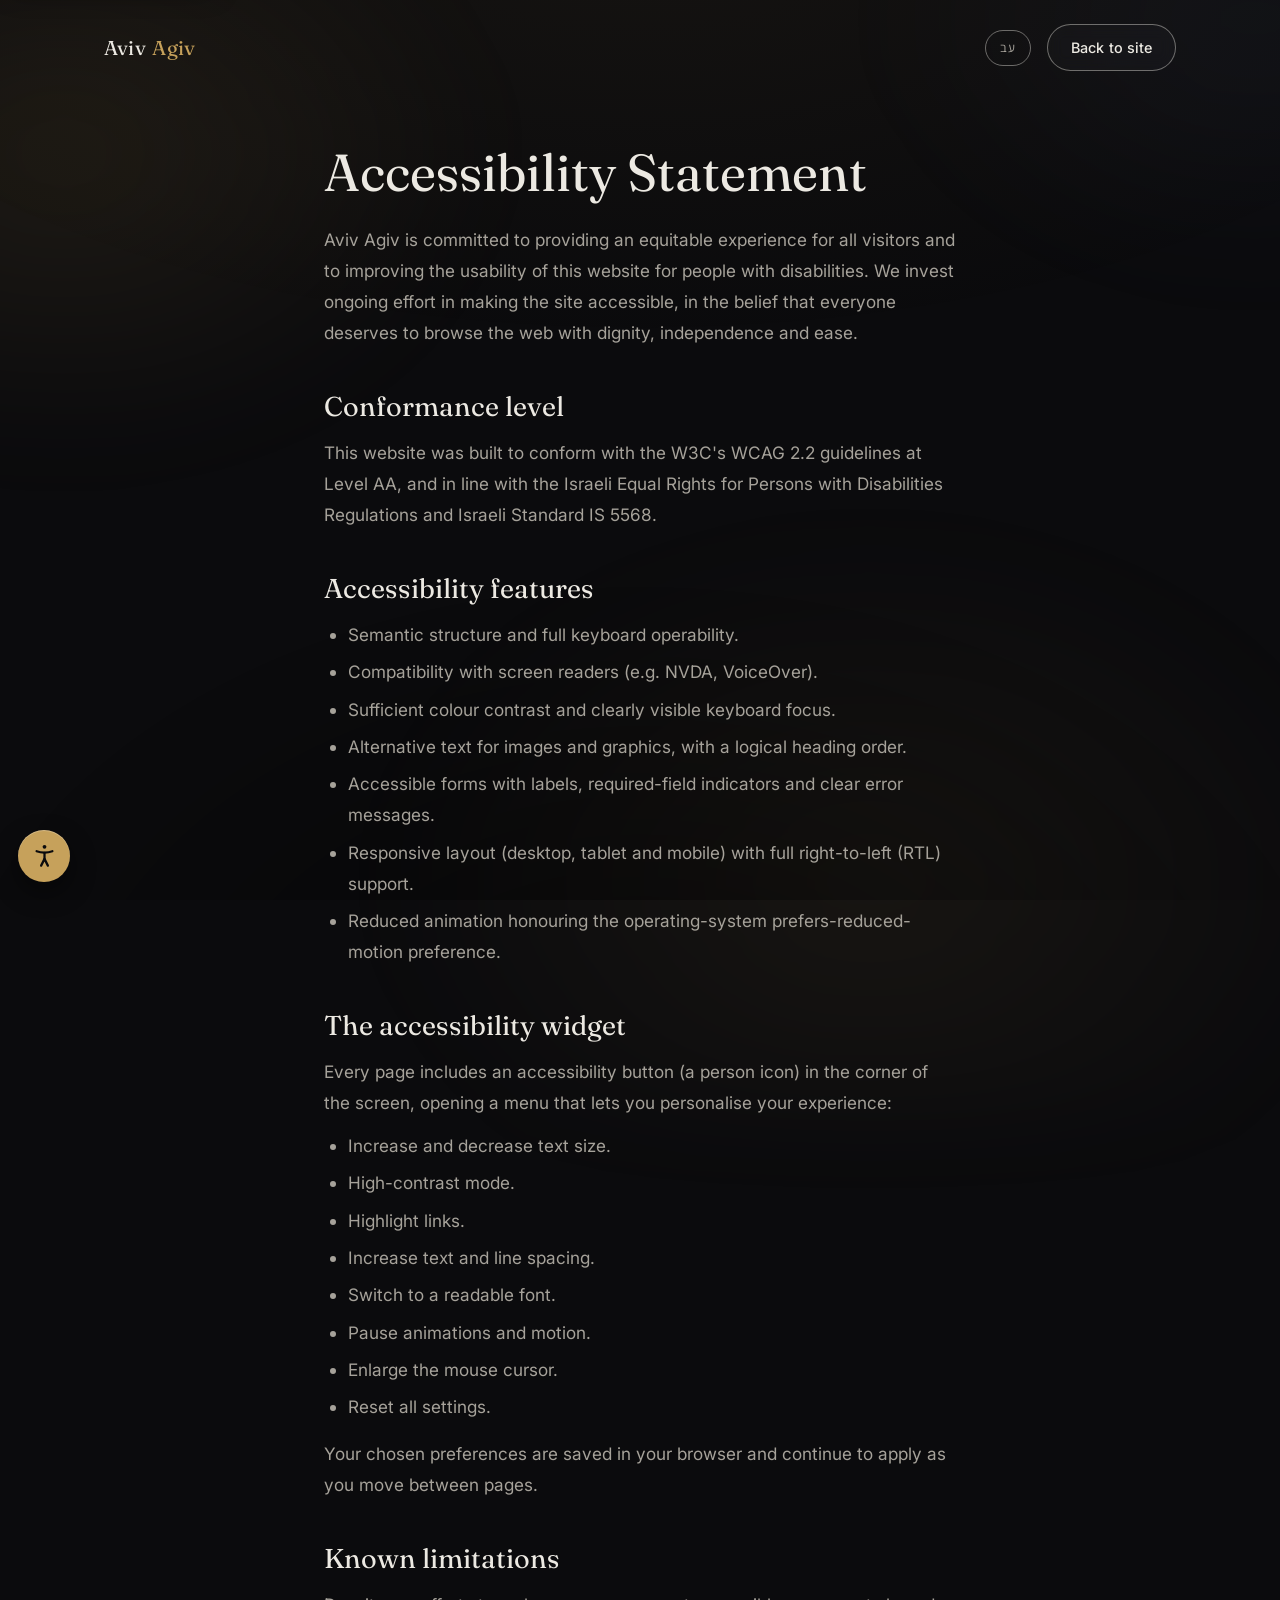
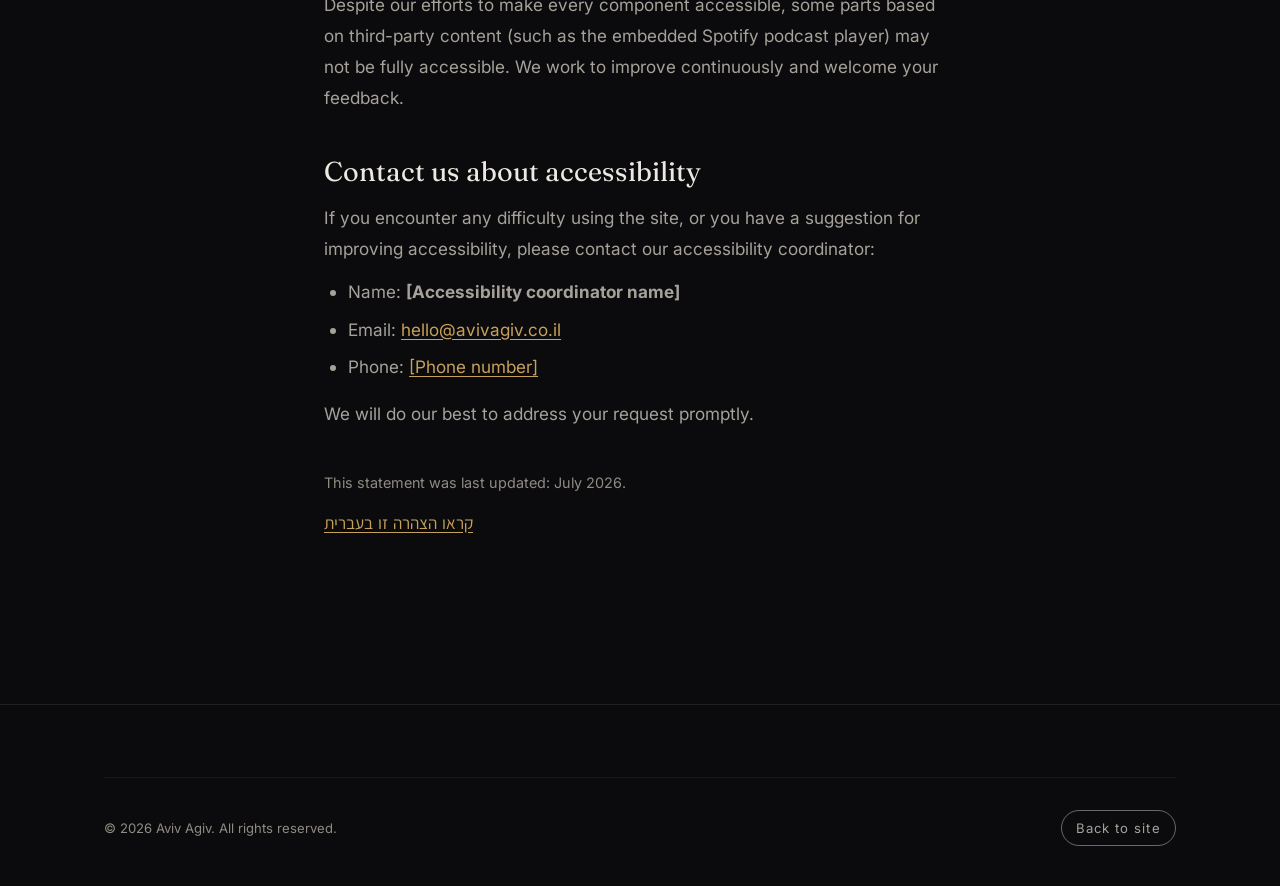
==== accessibility-en.html @ 7dbbd63d "Add accessibility widget + statement pages - Floating accessibility button opens a menu: text-size s" ====
<!DOCTYPE html>
<html lang="en" dir="ltr">
<head>
  <meta charset="UTF-8" />
  <meta name="viewport" content="width=device-width, initial-scale=1.0" />
  <script>document.documentElement.classList.add("js");</script>
  <title>Accessibility Statement | Aviv Agiv</title>
  <meta name="description" content="Accessibility statement for the Aviv Agiv website — conformance with WCAG 2.2 Level AA and Israeli Standard IS 5568." />
  <meta name="robots" content="index, follow" />
  <link rel="canonical" href="https://avivagiv.co.il/accessibility-en.html" />
  <link rel="alternate" hreflang="he" href="https://avivagiv.co.il/accessibility.html" />
  <link rel="alternate" hreflang="en" href="https://avivagiv.co.il/accessibility-en.html" />
  <meta name="theme-color" content="#0b0b0d" />
  <link rel="icon" href="assets/favicon.svg" type="image/svg+xml" />
  <link rel="preconnect" href="https://fonts.googleapis.com" />
  <link rel="preconnect" href="https://fonts.gstatic.com" crossorigin />
  <link href="https://fonts.googleapis.com/css2?family=Assistant:wght@300;400;500;600;700&family=Frank+Ruhl+Libre:wght@400;500;700&family=Fraunces:ital,opsz,wght@0,9..144,400;1,9..144,400&family=Inter:wght@300;400;500;600&display=swap" rel="stylesheet" />
  <link rel="stylesheet" href="css/style.css" />
</head>
<body>
  <a href="#main" class="skip-link">Skip to main content</a>

  <header class="site-header scrolled">
    <nav class="nav container" aria-label="Primary">
      <a href="en.html" class="brand">Aviv <span class="brand-mark">Agiv</span></a>
      <div class="nav-actions">
        <a href="accessibility.html" class="lang-toggle" lang="he" aria-label="הצהרת נגישות בעברית">עב</a>
        <a href="en.html" class="btn btn-ghost">Back to site</a>
      </div>
    </nav>
  </header>

  <main id="main" tabindex="-1" class="section" style="padding-top: clamp(7rem, 16vh, 10rem)">
    <div class="container legal">
      <h1>Accessibility Statement</h1>
      <p>Aviv Agiv is committed to providing an equitable experience for all visitors and to improving the usability of this website for people with disabilities. We invest ongoing effort in making the site accessible, in the belief that everyone deserves to browse the web with dignity, independence and ease.</p>

      <h2>Conformance level</h2>
      <p>This website was built to conform with the W3C's <span>WCAG 2.2</span> guidelines at Level <span>AA</span>, and in line with the Israeli Equal Rights for Persons with Disabilities Regulations and Israeli Standard <span>IS 5568</span>.</p>

      <h2>Accessibility features</h2>
      <ul>
        <li>Semantic structure and full keyboard operability.</li>
        <li>Compatibility with screen readers (e.g. NVDA, VoiceOver).</li>
        <li>Sufficient colour contrast and clearly visible keyboard focus.</li>
        <li>Alternative text for images and graphics, with a logical heading order.</li>
        <li>Accessible forms with labels, required-field indicators and clear error messages.</li>
        <li>Responsive layout (desktop, tablet and mobile) with full right-to-left (RTL) support.</li>
        <li>Reduced animation honouring the operating-system <span>prefers-reduced-motion</span> preference.</li>
      </ul>

      <h2>The accessibility widget</h2>
      <p>Every page includes an accessibility button (a person icon) in the corner of the screen, opening a menu that lets you personalise your experience:</p>
      <ul>
        <li>Increase and decrease text size.</li>
        <li>High-contrast mode.</li>
        <li>Highlight links.</li>
        <li>Increase text and line spacing.</li>
        <li>Switch to a readable font.</li>
        <li>Pause animations and motion.</li>
        <li>Enlarge the mouse cursor.</li>
        <li>Reset all settings.</li>
      </ul>
      <p>Your chosen preferences are saved in your browser and continue to apply as you move between pages.</p>

      <h2>Known limitations</h2>
      <p>Despite our efforts to make every component accessible, some parts based on third-party content (such as the embedded Spotify podcast player) may not be fully accessible. We work to improve continuously and welcome your feedback.</p>

      <h2>Contact us about accessibility</h2>
      <p>If you encounter any difficulty using the site, or you have a suggestion for improving accessibility, please contact our accessibility coordinator:</p>
      <ul>
        <li>Name: <strong>[Accessibility coordinator name]</strong></li>
        <li>Email: <a href="mailto:hello@avivagiv.co.il">hello@avivagiv.co.il</a></li>
        <li>Phone: <a href="tel:+972000000000">[Phone number]</a></li>
      </ul>
      <p>We will do our best to address your request promptly.</p>

      <p class="updated">This statement was last updated: July 2026.</p>
      <p><a href="accessibility.html" lang="he">קראו הצהרה זו בעברית</a></p>
    </div>
  </main>

  <footer class="site-footer">
    <div class="container">
      <div class="footer-bottom">
        <span>© <span data-year>2026</span> Aviv Agiv. All rights reserved.</span>
        <a href="en.html" class="lang-toggle">Back to site</a>
      </div>
    </div>
  </footer>

  <!-- Accessibility widget -->
  <div class="a11y-widget" data-a11y>
    <button class="a11y-trigger" type="button" aria-haspopup="dialog" aria-expanded="false" aria-controls="a11y-panel" aria-label="Accessibility menu">
      <svg viewBox="0 0 24 24" fill="none" stroke="currentColor" stroke-width="2" stroke-linecap="round" stroke-linejoin="round" aria-hidden="true"><circle cx="12" cy="4.3" r="1.7" fill="currentColor" stroke="none"/><path d="M5 8.2c2.2.8 4.6 1.2 7 1.2s4.8-.4 7-1.2"/><path d="M12 9.6V15"/><path d="M9 21l3-6 3 6"/></svg>
    </button>
    <div class="a11y-panel" id="a11y-panel" role="dialog" aria-label="Accessibility settings" hidden>
      <div class="a11y-head">
        <h2 class="a11y-title">Accessibility</h2>
        <button class="a11y-close" type="button" aria-label="Close accessibility menu">✕</button>
      </div>
      <div class="a11y-row">
        <span id="a11y-size-label">Text size</span>
        <div class="a11y-stepper" role="group" aria-labelledby="a11y-size-label">
          <button type="button" data-a11y-dec aria-label="Decrease text size">A−</button>
          <span data-a11y-size aria-live="polite">100%</span>
          <button type="button" data-a11y-inc aria-label="Increase text size">A+</button>
        </div>
      </div>
      <div class="a11y-grid">
        <button type="button" class="a11y-toggle" data-a11y-toggle="contrast" aria-pressed="false">High contrast</button>
        <button type="button" class="a11y-toggle" data-a11y-toggle="links" aria-pressed="false">Highlight links</button>
        <button type="button" class="a11y-toggle" data-a11y-toggle="spacing" aria-pressed="false">Text spacing</button>
        <button type="button" class="a11y-toggle" data-a11y-toggle="readable" aria-pressed="false">Readable font</button>
        <button type="button" class="a11y-toggle" data-a11y-toggle="stop-motion" aria-pressed="false">Pause motion</button>
        <button type="button" class="a11y-toggle" data-a11y-toggle="big-cursor" aria-pressed="false">Large cursor</button>
      </div>
      <div class="a11y-foot">
        <button type="button" class="a11y-reset" data-a11y-reset>Reset</button>
        <a href="accessibility-en.html" class="a11y-statement-link">Accessibility statement</a>
      </div>
    </div>
  </div>

  <script src="js/main.js"></script>
</body>
</html>
---- css/style.css ----
/* ==========================================================================
   Aviv Agiv — Strategic Communications & Crisis Management
   Design system: refined, editorial, premium dark theme
   ========================================================================== */

/* ---------- Design Tokens ---------- */
:root {
  /* Palette */
  --bg:        #0b0b0d;
  --bg-elev:   #131316;
  --bg-elev-2: #1a1a1f;
  --line:      rgba(237, 234, 227, 0.10);
  --line-soft: rgba(237, 234, 227, 0.06);
  --line-ui:   rgba(237, 234, 227, 0.42);  /* interactive control borders — ~3:1 (WCAG 1.4.11) */
  --text:      #ece9e2;
  --text-dim:  #a6a29a;   /* ~7.7:1 on --bg */
  --text-mute: #908c83;   /* ~5.6:1 on --bg (WCAG AA for text) */
  --accent:    #c6a15b;      /* muted gold */
  --accent-2:  #e3c583;
  --accent-dim: rgba(198, 161, 91, 0.14);

  /* Type */
  --font-display: "Fraunces", "Frank Ruhl Libre", Georgia, serif;
  --font-body:    "Inter", "Assistant", system-ui, -apple-system, sans-serif;

  /* Rhythm */
  --maxw: 1200px;
  --gutter: clamp(1.25rem, 5vw, 5rem);
  --section-y: clamp(5rem, 12vw, 11rem);
  --radius: 14px;

  /* Motion */
  --ease: cubic-bezier(0.22, 1, 0.36, 1);
  --dur: 0.7s;
}

/* Hebrew swaps the display face to a Hebrew serif */
:root[lang="he"] {
  --font-display: "Frank Ruhl Libre", "Fraunces", Georgia, serif;
  --font-body:    "Assistant", "Inter", system-ui, sans-serif;
}

/* ---------- Reset / Base ---------- */
*, *::before, *::after { box-sizing: border-box; margin: 0; padding: 0; }

html {
  scroll-behavior: smooth;
  scroll-padding-top: 90px;
  -webkit-text-size-adjust: 100%;
}
@media (prefers-reduced-motion: reduce) {
  html { scroll-behavior: auto; }
}

body {
  font-family: var(--font-body);
  background: var(--bg);
  color: var(--text);
  line-height: 1.6;
  font-size: clamp(1rem, 0.95rem + 0.2vw, 1.075rem);
  -webkit-font-smoothing: antialiased;
  text-rendering: optimizeLegibility;
  overflow-x: hidden;
}

/* Subtle film-grain / vignette atmosphere */
body::before {
  content: "";
  position: fixed;
  inset: 0;
  pointer-events: none;
  z-index: 1;
  background:
    radial-gradient(120% 80% at 50% -10%, rgba(198, 161, 91, 0.06), transparent 60%),
    radial-gradient(100% 100% at 50% 120%, rgba(0, 0, 0, 0.5), transparent 55%);
}

img { max-width: 100%; display: block; }
a { color: inherit; text-decoration: none; }
button { font: inherit; cursor: pointer; border: none; background: none; color: inherit; }
ul { list-style: none; }

::selection { background: var(--accent); color: #0b0b0d; }

:focus-visible {
  outline: 2px solid var(--accent);
  outline-offset: 3px;
  border-radius: 3px;
}

/* ---------- Accessibility utilities ---------- */
.visually-hidden:not(:focus):not(:focus-within) {
  position: absolute !important;
  width: 1px; height: 1px;
  padding: 0; margin: -1px;
  overflow: hidden;
  clip: rect(0, 0, 0, 0);
  white-space: nowrap;
  border: 0;
}

.skip-link {
  position: fixed;
  inset-block-start: 0.75rem;
  inset-inline-start: 0.75rem;
  z-index: 300;
  transform: translateY(-160%);
  background: var(--accent);
  color: #0b0b0d;
  font-weight: 600;
  padding: 0.7rem 1.1rem;
  border-radius: 8px;
  box-shadow: 0 8px 24px rgba(0, 0, 0, 0.5);
  transition: transform 0.25s var(--ease);
}
.skip-link:focus {
  transform: translateY(0);
  outline: 2px solid var(--text);
  outline-offset: 2px;
}

/* ---------- Layout helpers ---------- */
.container {
  width: 100%;
  max-width: var(--maxw);
  margin-inline: auto;
  padding-inline: var(--gutter);
}

.section {
  position: relative;
  z-index: 2;
  padding-block: var(--section-y);
}

.eyebrow {
  font-family: var(--font-body);
  font-size: 0.72rem;
  font-weight: 600;
  letter-spacing: 0.28em;
  text-transform: uppercase;
  color: var(--accent);
  display: inline-flex;
  align-items: center;
  gap: 0.75rem;
}
.eyebrow::before {
  content: "";
  width: 28px;
  height: 1px;
  background: var(--accent);
  opacity: 0.7;
}
:root[lang="he"] .eyebrow { letter-spacing: 0.12em; }

.display {
  font-family: var(--font-display);
  font-weight: 400;
  line-height: 1.04;
  letter-spacing: -0.015em;
}
:root[lang="he"] .display { letter-spacing: 0; font-weight: 500; }

.lead {
  color: var(--text-dim);
  font-size: clamp(1.05rem, 1rem + 0.5vw, 1.35rem);
  line-height: 1.65;
  max-width: 46ch;
}

/* ---------- Header / Nav ---------- */
.site-header {
  position: fixed;
  inset-block-start: 0;
  inset-inline: 0;
  z-index: 100;
  padding-block: 1.5rem;
  transition: padding 0.4s var(--ease), background 0.4s var(--ease),
              border-color 0.4s var(--ease), backdrop-filter 0.4s var(--ease);
  border-bottom: 1px solid transparent;
}
.site-header.scrolled {
  padding-block: 0.85rem;
  background: rgba(11, 11, 13, 0.72);
  backdrop-filter: blur(14px) saturate(150%);
  -webkit-backdrop-filter: blur(14px) saturate(150%);
  border-bottom-color: var(--line-soft);
}

.nav {
  display: flex;
  align-items: center;
  justify-content: space-between;
  gap: 2rem;
}

.brand {
  font-family: var(--font-display);
  font-size: 1.25rem;
  letter-spacing: 0.01em;
  display: inline-flex;
  align-items: baseline;
  gap: 0.5ch;
  white-space: nowrap;
}
.brand .brand-mark { color: var(--accent); }

.nav-links {
  display: flex;
  align-items: center;
  gap: clamp(1.25rem, 2.5vw, 2.75rem);
}
.nav-links a {
  font-size: 0.9rem;
  color: var(--text-dim);
  position: relative;
  padding-block: 0.25rem;
  transition: color 0.3s var(--ease);
}
.nav-links a::after {
  content: "";
  position: absolute;
  inset-inline-start: 0;
  inset-block-end: 0;
  width: 100%;
  height: 1px;
  background: var(--accent);
  transform: scaleX(0);
  transform-origin: inline-start;
  transition: transform 0.4s var(--ease);
}
.nav-links a:hover { color: var(--text); }
.nav-links a:hover::after { transform: scaleX(1); }

/* The primary button in the nav must stay dark-on-gold, not inherit nav link colors */
.nav-links a.btn-primary,
.nav-links a.btn-primary:hover { color: #0b0b0d; }
.nav-links a.btn::after { display: none; }

.nav-actions { display: flex; align-items: center; gap: 1rem; }

.lang-toggle {
  font-size: 0.82rem;
  letter-spacing: 0.08em;
  color: var(--text-dim);
  border: 1px solid var(--line-ui);
  border-radius: 999px;
  padding: 0.4rem 0.9rem;
  transition: border-color 0.3s var(--ease), color 0.3s var(--ease);
}
.lang-toggle:hover { color: var(--text); border-color: var(--accent); }

.btn {
  --pad-y: 0.7rem;
  --pad-x: 1.4rem;
  display: inline-flex;
  align-items: center;
  gap: 0.6rem;
  font-size: 0.9rem;
  font-weight: 500;
  letter-spacing: 0.01em;
  padding: var(--pad-y) var(--pad-x);
  border-radius: 999px;
  transition: transform 0.3s var(--ease), background 0.3s var(--ease),
              color 0.3s var(--ease), border-color 0.3s var(--ease);
}
.btn-primary {
  background: var(--accent);
  color: #0b0b0d;
  font-weight: 600;
}
.btn-primary:hover { background: var(--accent-2); transform: translateY(-2px); }
.btn-ghost {
  border: 1px solid var(--line-ui);
  color: var(--text);
}
.btn-ghost:hover { border-color: var(--accent); color: var(--accent); }

.btn-arrow { transition: transform 0.3s var(--ease); }
:root[dir="ltr"] .btn:hover .btn-arrow { transform: translateX(3px); }
:root[dir="rtl"] .btn:hover .btn-arrow { transform: translateX(-3px); }
:root[dir="rtl"] .btn-arrow { transform: scaleX(-1); }

/* Mobile menu button */
.menu-toggle {
  display: none;
  width: 42px; height: 42px;
  align-items: center; justify-content: center;
  border: 1px solid var(--line-ui);
  border-radius: 10px;
}
.menu-toggle span {
  position: relative;
  width: 18px; height: 1.5px;
  background: var(--text);
  transition: background 0.2s;
}
.menu-toggle span::before,
.menu-toggle span::after {
  content: ""; position: absolute; inset-inline: 0;
  height: 1.5px; background: var(--text);
  transition: transform 0.3s var(--ease), top 0.3s var(--ease);
}
.menu-toggle span::before { top: -6px; }
.menu-toggle span::after  { top: 6px; }
body.menu-open .menu-toggle span { background: transparent; }
body.menu-open .menu-toggle span::before { top: 0; transform: rotate(45deg); }
body.menu-open .menu-toggle span::after  { top: 0; transform: rotate(-45deg); }

/* ---------- Hero ---------- */
.hero {
  position: relative;
  overflow: hidden;
}
/* Page-wide ambient halo that travels on scroll (set in .page-halo below) */
.hero-grid {
  position: relative;
  z-index: 2;
  min-height: 100svh;
  display: grid;
  align-content: center;
  gap: clamp(2.5rem, 6vw, 4.5rem);
  padding-block: clamp(9rem, 20vh, 12rem) clamp(6rem, 12vh, 8rem);
}
@media (min-width: 900px) {
  .hero-grid { grid-template-columns: 1.35fr 1fr; align-items: end; }
}
.hero-main { min-width: 0; }
.hero-title {
  font-family: var(--font-display);
  font-weight: 400;
  font-size: clamp(3.5rem, 12vw, 10rem);
  line-height: 0.9;
  letter-spacing: -0.03em;
  margin-block: 1.5rem 2rem;
}
:root[lang="he"] .hero-title { font-weight: 500; letter-spacing: -0.01em; line-height: 1.02; }
.hero-title .accent { color: var(--accent); font-style: italic; }
:root[lang="he"] .hero-title .accent { font-style: normal; }

/* Masked line-reveal */
.mask { display: block; overflow: hidden; padding-block: 0.04em; }
.mask > span { display: block; transform: translateY(110%); animation: maskUp 1s var(--ease) forwards; }
.hero-title .mask:nth-child(1) > span { animation-delay: 0.12s; }
.hero-title .mask:nth-child(2) > span { animation-delay: 0.24s; }
@keyframes maskUp { to { transform: translateY(0); } }

.hero-cta { display: flex; flex-wrap: wrap; gap: 1rem; }

.hero-aside {
  max-width: 36ch;
  border-top: 1px solid var(--line);
  padding-top: 1.6rem;
}
.hero-sub {
  font-family: var(--font-display);
  font-size: clamp(1.3rem, 1rem + 1.2vw, 1.9rem);
  color: var(--text);
  line-height: 1.3;
  margin-bottom: 1rem;
}
.hero-desc { color: var(--text-dim); font-size: 1rem; line-height: 1.65; }
@media (prefers-reduced-motion: reduce) {
  .mask > span { animation: none; transform: none; }
}

/* ---------- Section heading block ---------- */
.section-head {
  display: grid;
  grid-template-columns: 1fr;
  gap: 1.25rem;
  margin-bottom: clamp(2.5rem, 6vw, 4.5rem);
  max-width: 60ch;
}
.section-head h2 {
  font-family: var(--font-display);
  font-weight: 400;
  font-size: clamp(2rem, 1.4rem + 3vw, 3.75rem);
  line-height: 1.06;
  letter-spacing: -0.015em;
}
:root[lang="he"] .section-head h2 { font-weight: 500; }

/* ---------- About ---------- */
.about {
  display: grid;
  grid-template-columns: 1fr;
  gap: clamp(2rem, 5vw, 4.5rem);
  align-items: start;
}
@media (min-width: 860px) {
  .about { grid-template-columns: 0.9fr 1.1fr; }
}
.about-lead p + p { margin-top: 1.25rem; }
.about-lead .big {
  font-family: var(--font-display);
  font-size: clamp(1.5rem, 1.1rem + 1.6vw, 2.35rem);
  line-height: 1.28;
  color: var(--text);
  letter-spacing: -0.01em;
}
.about-meta { display: grid; gap: 1.75rem; align-content: start; }
.about-meta .meta-item {
  border-top: 1px solid var(--line);
  padding-top: 1.25rem;
}
.about-meta .meta-item h3 {
  font-family: var(--font-body);
  font-size: 0.78rem;
  font-weight: 600;
  letter-spacing: 0.16em;
  text-transform: uppercase;
  color: var(--accent);
  margin-bottom: 0.5rem;
}
:root[lang="he"] .about-meta .meta-item h3 { letter-spacing: 0.06em; }
.about-meta .meta-item p { color: var(--text-dim); font-size: 0.98rem; }

/* ---------- Services ---------- */
.services-grid {
  display: grid;
  grid-template-columns: 1fr;
  gap: 1px;
  background: var(--line-soft);
  border: 1px solid var(--line-soft);
  border-radius: var(--radius);
  overflow: hidden;
}
@media (min-width: 620px)  { .services-grid { grid-template-columns: repeat(2, 1fr); } }
@media (min-width: 1000px) { .services-grid { grid-template-columns: repeat(3, 1fr); } }
.services-grid { perspective: 1400px; }

.service {
  position: relative;
  background: rgba(255, 255, 255, 0.024);
  backdrop-filter: blur(10px) saturate(130%);
  -webkit-backdrop-filter: blur(10px) saturate(130%);
  box-shadow: inset 0 1px 0 rgba(255, 255, 255, 0.05);
  padding: clamp(1.75rem, 3vw, 2.75rem);
  min-height: 240px;
  display: flex;
  flex-direction: column;
  gap: 0.85rem;
  transition: background 0.4s var(--ease), transform 0.5s var(--ease);
  transform-style: preserve-3d;
  overflow: hidden;
}
/* cursor-tracking glass reflection */
.service::before {
  content: "";
  position: absolute;
  inset: 0;
  background: radial-gradient(200px circle at var(--mx, 50%) var(--my, 50%), rgba(198, 161, 91, 0.16), transparent 60%);
  opacity: 0;
  transition: opacity 0.4s var(--ease);
  pointer-events: none;
}
.service:hover::before { opacity: 1; }
.service::after {
  content: "";
  position: absolute;
  inset-block-start: 0; inset-inline-start: 0;
  width: 100%; height: 2px;
  background: linear-gradient(90deg, var(--accent), transparent);
  transform: scaleX(0);
  transform-origin: inline-start;
  transition: transform 0.5s var(--ease);
}
.service:hover { background: rgba(255, 255, 255, 0.05); }
.service:hover::after { transform: scaleX(1); }
.service .num {
  font-family: var(--font-display);
  font-size: 0.95rem;
  color: var(--text-mute);
  letter-spacing: 0.05em;
}
.service h3 {
  font-family: var(--font-display);
  font-weight: 400;
  font-size: clamp(1.35rem, 1.1rem + 0.8vw, 1.7rem);
  line-height: 1.15;
  margin-top: auto;
}
:root[lang="he"] .service h3 { font-weight: 500; }
.service p { color: var(--text-dim); font-size: 0.95rem; line-height: 1.55; }

/* ---------- Statement / pull quote ---------- */
.statement {
  border-block: 1px solid var(--line);
  background:
    radial-gradient(80% 140% at 50% 0%, rgba(198,161,91,0.06), transparent 60%);
}
.statement blockquote {
  max-width: 22ch;
  margin-inline: auto;
  text-align: center;
}
.statement .quote-mark {
  font-family: var(--font-display);
  color: var(--accent);
  font-size: 3rem;
  line-height: 1;
  display: block;
  margin-bottom: 1rem;
}
.statement q {
  font-family: var(--font-display);
  font-weight: 400;
  font-size: clamp(1.85rem, 1.2rem + 3vw, 4rem);
  line-height: 1.12;
  letter-spacing: -0.015em;
  quotes: none;
}
:root[lang="he"] .statement q { font-weight: 500; }
.statement q .em { color: var(--accent); font-style: italic; }
:root[lang="he"] .statement q .em { font-style: normal; }
.statement cite {
  display: block;
  margin-top: 2rem;
  font-family: var(--font-body);
  font-style: normal;
  font-size: 0.82rem;
  letter-spacing: 0.18em;
  text-transform: uppercase;
  color: var(--text-mute);
}
:root[lang="he"] .statement cite { letter-spacing: 0.06em; }

/* ---------- Podcast ---------- */
.podcast {
  display: grid;
  grid-template-columns: 1fr;
  gap: clamp(2rem, 5vw, 4rem);
  align-items: center;
}
@media (min-width: 860px) { .podcast { grid-template-columns: 1fr 1fr; } }

.podcast-card {
  position: relative;
  aspect-ratio: 1 / 1;
  border-radius: var(--radius);
  border: 1px solid var(--line);
  background:
    radial-gradient(120% 120% at 20% 10%, rgba(198,161,91,0.22), transparent 55%),
    linear-gradient(160deg, var(--bg-elev-2), var(--bg));
  display: flex;
  align-items: center;
  justify-content: center;
  overflow: hidden;
}
.podcast-card .waveform {
  display: flex;
  align-items: center;
  gap: 5px;
  height: 90px;
}
.podcast-card .waveform span {
  width: 4px;
  background: var(--accent);
  border-radius: 2px;
  opacity: 0.85;
  animation: wave 1.4s ease-in-out infinite;
}
@keyframes wave {
  0%, 100% { height: 14px; opacity: 0.4; }
  50%      { height: 78px; opacity: 1; }
}
.podcast-card .pod-title {
  position: absolute;
  inset-block-end: 1.75rem;
  inset-inline-start: 1.75rem;
  font-family: var(--font-display);
  font-size: 1.5rem;
}
.podcast-card .pod-badge {
  position: absolute;
  inset-block-start: 1.5rem;
  inset-inline-start: 1.5rem;
  font-size: 0.7rem;
  letter-spacing: 0.2em;
  text-transform: uppercase;
  color: var(--accent);
  border: 1px solid var(--accent-dim);
  border-radius: 999px;
  padding: 0.35rem 0.8rem;
}
.podcast-body h2 {
  font-family: var(--font-display);
  font-weight: 400;
  font-size: clamp(1.9rem, 1.3rem + 2.5vw, 3.25rem);
  line-height: 1.08;
  margin-block: 1.25rem 1.5rem;
  letter-spacing: -0.015em;
}
:root[lang="he"] .podcast-body h2 { font-weight: 500; }
.podcast-body .lead { margin-bottom: 2rem; }

/* ---------- Contact ---------- */
.contact { text-align: center; }
.contact .section-head { margin-inline: auto; text-align: center; }
.contact .section-head .eyebrow { justify-content: center; }
.contact h2 {
  font-family: var(--font-display);
  font-weight: 400;
  font-size: clamp(2.25rem, 1.4rem + 4vw, 5rem);
  line-height: 1.04;
  letter-spacing: -0.02em;
  margin-bottom: 1.5rem;
}
:root[lang="he"] .contact h2 { font-weight: 500; }
.contact-email {
  display: inline-block;
  font-family: var(--font-display);
  font-size: clamp(1.35rem, 1rem + 2vw, 2.5rem);
  color: var(--accent);
  position: relative;
  margin-bottom: 3rem;
}
.contact-email::after {
  content: ""; position: absolute; inset-inline: 0; inset-block-end: -4px;
  height: 1px; background: var(--accent); transform: scaleX(0);
  transform-origin: inline-start; transition: transform 0.4s var(--ease);
}
.contact-email:hover::after { transform: scaleX(1); }

.contact-form {
  max-width: 560px;
  margin-inline: auto;
  display: grid;
  gap: 1.1rem;
  text-align: start;
}
.field { display: grid; gap: 0.5rem; }
.field label {
  font-size: 0.75rem;
  letter-spacing: 0.12em;
  text-transform: uppercase;
  color: var(--text-mute);
}
:root[lang="he"] .field label { letter-spacing: 0.04em; }
.field input,
.field textarea {
  font: inherit;
  color: var(--text);
  background: var(--bg-elev);
  border: 1px solid rgba(237, 234, 227, 0.42); /* ~3:1 boundary contrast (WCAG 1.4.11) */
  border-radius: 10px;
  padding: 0.85rem 1rem;
  transition: border-color 0.3s var(--ease), background 0.3s var(--ease);
}
.field input[aria-invalid="true"],
.field textarea[aria-invalid="true"] {
  border-color: #f0908c;
}
.field-error {
  color: #f2a6a2;              /* ~5:1 on --bg */
  font-size: 0.85rem;
  display: flex;
  align-items: center;
  gap: 0.4rem;
}
.field-error[hidden] { display: none; }
.field-error::before {
  content: "!";
  display: inline-grid;
  place-items: center;
  width: 1.15em; height: 1.15em;
  border-radius: 50%;
  background: #f0908c;
  color: #0b0b0d;
  font-weight: 700;
  font-size: 0.85em;
  flex: none;
}
.form-hint {
  font-size: 0.85rem;
  color: var(--text-dim);
  margin-bottom: 0.25rem;
}
.form-hint .req { color: var(--accent); }
.form-status {
  font-size: 0.95rem;
  color: var(--accent);
  min-height: 1.2em;
}
.field input:focus,
.field textarea:focus {
  outline: none;
  border-color: var(--accent);
  background: var(--bg-elev-2);
}
.field textarea { resize: vertical; min-height: 120px; }
.contact-form .btn-primary { justify-self: start; margin-top: 0.5rem; }
.form-note { font-size: 0.85rem; color: var(--text-mute); margin-top: 0.5rem; }

/* ---------- Footer ---------- */
.site-footer {
  border-top: 1px solid var(--line);
  padding-block: clamp(3rem, 6vw, 4.5rem) 2.5rem;
  position: relative;
  z-index: 2;
}
.footer-top {
  display: flex;
  flex-wrap: wrap;
  gap: 2rem;
  justify-content: space-between;
  align-items: flex-start;
  margin-bottom: 3rem;
}
.footer-brand .brand { font-size: 1.6rem; margin-bottom: 0.75rem; }
.footer-brand p { color: var(--text-dim); max-width: 32ch; font-size: 0.95rem; }
.footer-social { display: flex; gap: 1.5rem; }
.footer-social a {
  font-size: 0.9rem; color: var(--text-dim);
  transition: color 0.3s var(--ease);
}
.footer-social a:hover { color: var(--accent); }
.footer-bottom {
  display: flex;
  flex-wrap: wrap;
  gap: 1rem;
  justify-content: space-between;
  align-items: center;
  padding-top: 2rem;
  border-top: 1px solid var(--line-soft);
  font-size: 0.82rem;
  color: var(--text-mute);
}

/* ---------- Scroll reveal (progressive enhancement) ----------
   Content is visible by default; only when JS is active (html.js) do we
   hide-then-reveal. If JS ever fails to run, nothing stays hidden. */
.reveal {
  transition: opacity 0.9s var(--ease), transform 0.9s var(--ease);
}
.js .reveal {
  opacity: 0;
  transform: translateY(28px);
  will-change: opacity, transform;
}
.reveal.in { opacity: 1; transform: none; }
.reveal[data-delay="1"] { transition-delay: 0.08s; }
.reveal[data-delay="2"] { transition-delay: 0.16s; }
.reveal[data-delay="3"] { transition-delay: 0.24s; }
.reveal[data-delay="4"] { transition-delay: 0.32s; }
.reveal[data-delay="5"] { transition-delay: 0.40s; }
@media (prefers-reduced-motion: reduce) {
  .reveal { opacity: 1; transform: none; transition: none; }
  .podcast-card .waveform span { animation: none; }
}

/* ---------- Mobile nav overlay ---------- */
@media (max-width: 860px) {
  .menu-toggle { display: inline-flex; }
  .nav-links {
    position: fixed;
    inset: 0;
    flex-direction: column;
    justify-content: center;
    gap: 2rem;
    background: rgba(11, 11, 13, 0.97);
    backdrop-filter: blur(10px);
    opacity: 0;
    visibility: hidden;
    transform: translateY(-12px);
    transition: opacity 0.4s var(--ease), transform 0.4s var(--ease), visibility 0.4s;
  }
  body.menu-open .nav-links { opacity: 1; visibility: visible; transform: none; }
  .nav-links a { font-family: var(--font-display); font-size: 2rem; color: var(--text); }
  .nav-links a::after { display: none; }
  .nav .btn-primary { display: none; }
}

/* ---------- Scroll progress bar ---------- */
.scroll-progress {
  position: fixed;
  inset-block-start: 0;
  inset-inline-start: 0;
  height: 2px;
  width: 100%;
  background: linear-gradient(90deg, var(--accent), var(--accent-2));
  transform: scaleX(0);
  transform-origin: 0 50%;
  z-index: 200;
  pointer-events: none;
}
:root[dir="rtl"] .scroll-progress { transform-origin: 100% 50%; }

/* ---------- Stats band ---------- */
.stats { border-block: 1px solid var(--line); }
.stats-grid { display: grid; grid-template-columns: 1fr; }
@media (min-width: 640px) { .stats-grid { grid-template-columns: repeat(3, 1fr); } }
.stat {
  text-align: center;
  padding: clamp(2.5rem, 5vw, 4rem) 1rem;
}
.stat + .stat { border-top: 1px solid var(--line-soft); }
@media (min-width: 640px) {
  .stat + .stat { border-top: none; border-inline-start: 1px solid var(--line-soft); }
}
.stat .n {
  font-family: var(--font-display);
  font-weight: 400;
  font-size: clamp(3rem, 6vw, 5.5rem);
  line-height: 1;
  color: var(--accent);
  letter-spacing: -0.02em;
}
:root[lang="he"] .stat .n { font-weight: 500; }
.stat .l {
  margin-top: 1rem;
  font-size: 0.78rem;
  letter-spacing: 0.18em;
  text-transform: uppercase;
  color: var(--text-dim);
}
:root[lang="he"] .stat .l { letter-spacing: 0.06em; }

/* ---------- Lenis smooth scroll ---------- */
html.lenis, html.lenis body { height: auto; }
.lenis.lenis-smooth { scroll-behavior: auto !important; }
.lenis.lenis-smooth [data-lenis-prevent] { overscroll-behavior: contain; }
.lenis.lenis-stopped { overflow: hidden; }

/* ==========================================================================
   Glow lines · Liquid glass · Cursor light
   ========================================================================== */

/* ---------- Animated glow line (reusable divider) ---------- */
.glow-line {
  position: relative;
  z-index: 2;
  height: 2px;
  width: 100%;
  background: var(--line-soft);
  overflow: hidden;
}
.glow-line::after {
  content: "";
  position: absolute;
  inset-block: 0;
  left: 0;
  width: 22%;
  background: linear-gradient(90deg, transparent, var(--accent-2), transparent);
  filter: blur(0.5px);
  box-shadow: 0 0 16px 2px rgba(198, 161, 91, 0.75);
  animation: glowSlide var(--glow-dur, 3s) var(--ease) infinite;
}
@keyframes glowSlide {
  0%   { transform: translateX(-120%); }
  100% { transform: translateX(600%); }
}
@media (prefers-reduced-motion: reduce) {
  .glow-line::after { animation: none; opacity: 0.5; left: 40%; }
}

/* Thin accent glow already used by statement borders — make them glow too */
.statement { position: relative; overflow: hidden; }
.statement::before,
.statement::after {
  content: "";
  position: absolute;
  inset-inline: 0;
  height: 1px;
  overflow: hidden;
  background:
    linear-gradient(90deg, transparent, rgba(198,161,91,0.7) 50%, transparent) 0 0 / 22% 100% no-repeat;
  animation: glowSweep 5s linear infinite;
}
.statement::before { inset-block-start: 0; }
.statement::after  { inset-block-end: 0; animation-delay: 2.5s; }
@keyframes glowSweep {
  0%   { background-position: -30% 0; }
  100% { background-position: 130% 0; }
}
@media (prefers-reduced-motion: reduce) {
  .statement::before, .statement::after { animation: none; }
}

/* ---------- Traveling ambient halo (whole page, scroll-driven) ---------- */
.page-halo {
  position: fixed;
  top: 50%;
  left: 50%;
  width: 85vmax;
  height: 85vmax;
  margin: -42.5vmax 0 0 -42.5vmax;
  border-radius: 50%;
  background: radial-gradient(circle,
    rgba(198, 161, 91, 0.17),
    rgba(198, 161, 91, 0.06) 34%,
    transparent 62%);
  filter: blur(42px);
  pointer-events: none;
  z-index: 0;
  transform: translate(0, -26vh);
  will-change: transform;
}

/* ---------- Liquid glass background (whole page) ---------- */
body::after {
  content: "";
  position: fixed;
  inset: -25%;
  z-index: 0;
  pointer-events: none;
  background:
    radial-gradient(38% 38% at 20% 28%, rgba(198, 161, 91, 0.10), transparent 60%),
    radial-gradient(34% 34% at 82% 18%, rgba(120, 145, 210, 0.055), transparent 60%),
    radial-gradient(44% 44% at 62% 82%, rgba(198, 161, 91, 0.07), transparent 60%);
  filter: blur(46px);
  animation: liquidDrift 26s ease-in-out infinite alternate;
}
@keyframes liquidDrift {
  0%   { transform: translate3d(0, 0, 0) scale(1); }
  50%  { transform: translate3d(2.5%, -3%, 0) scale(1.09); }
  100% { transform: translate3d(-2.5%, 2.5%, 0) scale(1.05); }
}
@media (prefers-reduced-motion: reduce) {
  body::after { animation: none; }
}

/* ---------- Extra glass surfaces ---------- */
.podcast-card {
  backdrop-filter: blur(6px) saturate(130%);
  -webkit-backdrop-filter: blur(6px) saturate(130%);
  box-shadow: inset 0 1px 0 rgba(255, 255, 255, 0.06);
}
.stats { background: rgba(255, 255, 255, 0.015); backdrop-filter: blur(6px); -webkit-backdrop-filter: blur(6px); }
.field input,
.field textarea {
  background: rgba(255, 255, 255, 0.03);
  backdrop-filter: blur(8px);
  -webkit-backdrop-filter: blur(8px);
}
.field input:focus,
.field textarea:focus { background: rgba(255, 255, 255, 0.06); }
.btn-ghost {
  backdrop-filter: blur(8px) saturate(140%);
  -webkit-backdrop-filter: blur(8px) saturate(140%);
  background: rgba(255, 255, 255, 0.02);
}


/* ==========================================================================
   Floating contact launcher (mobile only) — slides out WhatsApp + email
   ========================================================================== */
.fab {
  position: fixed;
  inset-block-end: 1.15rem;
  inset-inline-end: 1.15rem;
  z-index: 90;
  display: none;
}
@media (max-width: 860px) { .fab { display: block; } }

.fab-toggle {
  position: relative;
  z-index: 2;
  width: 56px;
  height: 56px;
  border-radius: 50%;
  display: grid;
  place-items: center;
  color: #0b0b0d;
  background: var(--accent);
  box-shadow: 0 10px 26px rgba(0, 0, 0, 0.45), inset 0 1px 0 rgba(255, 255, 255, 0.25);
  transition: background 0.3s var(--ease), transform 0.3s var(--ease);
}
.fab-toggle:active { transform: scale(0.94); }
.fab-toggle svg { width: 26px; height: 26px; }
.fab-toggle .i-close { display: none; }
.fab.open .fab-toggle { background: var(--bg-elev-2); color: var(--text); }
.fab.open .fab-toggle .i-open { display: none; }
.fab.open .fab-toggle .i-close { display: block; }

.fab-action {
  position: absolute;
  inset-inline-end: 4px;
  inset-block-end: 4px;
  width: 48px;
  height: 48px;
  border-radius: 50%;
  display: grid;
  place-items: center;
  color: #fff;
  box-shadow: 0 8px 20px rgba(0, 0, 0, 0.45);
  opacity: 0;
  transform: translateY(8px) scale(0.7);
  pointer-events: none;
  transition: transform 0.35s var(--ease), opacity 0.3s var(--ease);
}
.fab-action svg { width: 24px; height: 24px; }
.fab-wa { background: #25d366; }
.fab-mail { background: var(--accent); color: #0b0b0d; }
.fab.open .fab-action { opacity: 1; pointer-events: auto; }
.fab.open .fab-wa   { transform: translateY(-66px) scale(1); }
.fab.open .fab-mail { transform: translateY(-122px) scale(1); }

.fab-label {
  position: absolute;
  inset-inline-end: 58px;
  top: 50%;
  transform: translateY(-50%);
  white-space: nowrap;
  font-size: 0.8rem;
  color: var(--text);
  background: var(--bg-elev-2);
  border: 1px solid var(--line);
  padding: 0.3rem 0.6rem;
  border-radius: 8px;
  opacity: 0;
  transition: opacity 0.3s var(--ease);
  pointer-events: none;
}
.fab.open .fab-label { opacity: 1; transition-delay: 0.15s; }
@media (prefers-reduced-motion: reduce) {
  .fab-action { transition: opacity 0.2s; }
}

/* ==========================================================================
   Accessibility widget + user setting modes + statement page
   ========================================================================== */
.a11y-widget {
  position: fixed;
  inset-block-end: 1.15rem;
  inset-inline-start: 1.15rem;
  z-index: 120;
}
.a11y-trigger {
  width: 52px; height: 52px;
  border-radius: 50%;
  display: grid; place-items: center;
  background: var(--accent);
  color: #0b0b0d;
  box-shadow: 0 10px 26px rgba(0, 0, 0, 0.45), inset 0 1px 0 rgba(255, 255, 255, 0.25);
  transition: transform 0.25s var(--ease), background 0.25s var(--ease);
}
.a11y-trigger:hover { background: var(--accent-2); }
.a11y-trigger:active { transform: scale(0.95); }
.a11y-trigger svg { width: 27px; height: 27px; }

.a11y-panel {
  position: absolute;
  inset-block-end: calc(100% + 12px);
  inset-inline-start: 0;
  width: min(300px, calc(100vw - 2.3rem));
  background: var(--bg-elev-2);
  border: 1px solid var(--line-ui);
  border-radius: 14px;
  box-shadow: 0 20px 50px rgba(0, 0, 0, 0.55);
  padding: 1.1rem;
}
.a11y-panel[hidden] { display: none; }
.a11y-head { display: flex; align-items: center; justify-content: space-between; margin-bottom: 1rem; }
.a11y-title { font-family: var(--font-body); font-size: 1.05rem; font-weight: 600; letter-spacing: 0; }
.a11y-close {
  width: 32px; height: 32px;
  border-radius: 8px;
  border: 1px solid var(--line-ui);
  display: grid; place-items: center;
}
.a11y-close:hover { background: var(--bg-elev); }

.a11y-row {
  display: flex; align-items: center; justify-content: space-between;
  gap: 0.75rem; margin-bottom: 0.9rem; font-size: 0.92rem;
}
.a11y-stepper { display: inline-flex; align-items: center; gap: 0.4rem; }
.a11y-stepper button {
  min-width: 40px; height: 40px; padding: 0 0.5rem;
  border-radius: 8px; border: 1px solid var(--line-ui);
  font-weight: 600; font-size: 0.95rem;
}
.a11y-stepper button:hover { background: var(--accent); color: #0b0b0d; border-color: var(--accent); }
.a11y-stepper [data-a11y-size] { min-width: 48px; text-align: center; font-variant-numeric: tabular-nums; }

.a11y-grid { display: grid; grid-template-columns: 1fr 1fr; gap: 0.5rem; margin-bottom: 1rem; }
.a11y-toggle {
  padding: 0.65rem 0.5rem;
  border-radius: 9px;
  border: 1px solid var(--line-ui);
  font-size: 0.85rem; text-align: center;
  color: var(--text);
  transition: background 0.2s, color 0.2s, border-color 0.2s;
}
.a11y-toggle:hover { border-color: var(--accent); }
.a11y-toggle[aria-pressed="true"] {
  background: var(--accent); color: #0b0b0d;
  border-color: var(--accent); font-weight: 600;
}

.a11y-foot { display: flex; align-items: center; justify-content: space-between; gap: 0.75rem; }
.a11y-reset { font-size: 0.85rem; color: var(--text-dim); text-decoration: underline; text-underline-offset: 3px; }
.a11y-reset:hover { color: var(--text); }
.a11y-statement-link { font-size: 0.85rem; color: var(--accent); text-decoration: underline; text-underline-offset: 3px; }

/* ---- User setting modes (applied to <html>) ---- */
html.a11y-contrast {
  --bg: #000000; --bg-elev: #000000; --bg-elev-2: #0a0a0a;
  --text: #ffffff; --text-dim: #ffffff; --text-mute: #ffffff;
  --accent: #ffe000; --accent-2: #ffe000;
  --line: #ffffff; --line-soft: #cccccc; --line-ui: #ffffff;
}
html.a11y-contrast body { background: #000 !important; }
html.a11y-contrast body::before,
html.a11y-contrast body::after,
html.a11y-contrast .page-halo { display: none !important; }
html.a11y-contrast .service,
html.a11y-contrast .podcast-card,
html.a11y-contrast .stats,
html.a11y-contrast .field input,
html.a11y-contrast .field textarea,
html.a11y-contrast .a11y-panel { background: #000 !important; }
html.a11y-contrast .btn-primary,
html.a11y-contrast .a11y-trigger,
html.a11y-contrast .a11y-toggle[aria-pressed="true"] { background: #ffe000 !important; color: #000 !important; }

html.a11y-links a {
  text-decoration: underline !important;
  text-underline-offset: 3px;
  text-decoration-thickness: 2px;
}

html.a11y-spacing p,
html.a11y-spacing li,
html.a11y-spacing .lead,
html.a11y-spacing .hero-desc,
html.a11y-spacing label,
html.a11y-spacing .service p {
  line-height: 1.9 !important;
  letter-spacing: 0.06em !important;
  word-spacing: 0.16em !important;
}
html.a11y-spacing p { margin-bottom: 1.7em !important; }

html.a11y-readable,
html.a11y-readable button,
html.a11y-readable input,
html.a11y-readable textarea,
html.a11y-readable h1, html.a11y-readable h2, html.a11y-readable h3,
html.a11y-readable .hero-title,
html.a11y-readable .brand,
html.a11y-readable .statement q,
html.a11y-readable .display {
  font-family: Arial, "Assistant", "Helvetica Neue", sans-serif !important;
  letter-spacing: normal !important;
  font-style: normal !important;
}

html.a11y-stop-motion *,
html.a11y-stop-motion *::before,
html.a11y-stop-motion *::after {
  animation-duration: 0.001ms !important;
  animation-iteration-count: 1 !important;
  transition-duration: 0.001ms !important;
}

html.a11y-big-cursor, html.a11y-big-cursor * {
  cursor: url("data:image/svg+xml,%3Csvg xmlns='http://www.w3.org/2000/svg' width='48' height='48' viewBox='0 0 24 24'%3E%3Cpath d='M5 2v18l5-5 3 7 3-1-3-7h7z' fill='%23000' stroke='%23fff' stroke-width='1.5' stroke-linejoin='round'/%3E%3C/svg%3E") 5 2, auto !important;
}

/* ---- Accessibility statement page ---- */
.legal { max-width: 760px; }
.legal h1 {
  font-family: var(--font-display);
  font-weight: 400;
  font-size: clamp(2rem, 1.4rem + 3vw, 3.25rem);
  line-height: 1.1;
  margin-bottom: 1.5rem;
}
:root[lang="he"] .legal h1 { font-weight: 500; }
.legal h2 {
  font-family: var(--font-display);
  font-weight: 400;
  font-size: clamp(1.35rem, 1.1rem + 1vw, 1.7rem);
  margin: 2.25rem 0 0.6rem;
}
:root[lang="he"] .legal h2 { font-weight: 500; }
.legal p, .legal li { color: var(--text-dim); line-height: 1.8; }
.legal p { margin-bottom: 0.75rem; }
.legal ul { list-style: disc; padding-inline-start: 1.4em; margin: 0.5rem 0 1rem; display: grid; gap: 0.4rem; }
.legal a { color: var(--accent); text-decoration: underline; text-underline-offset: 3px; }
.legal .updated { color: var(--text-mute); font-size: 0.9rem; margin-top: 2.5rem; }
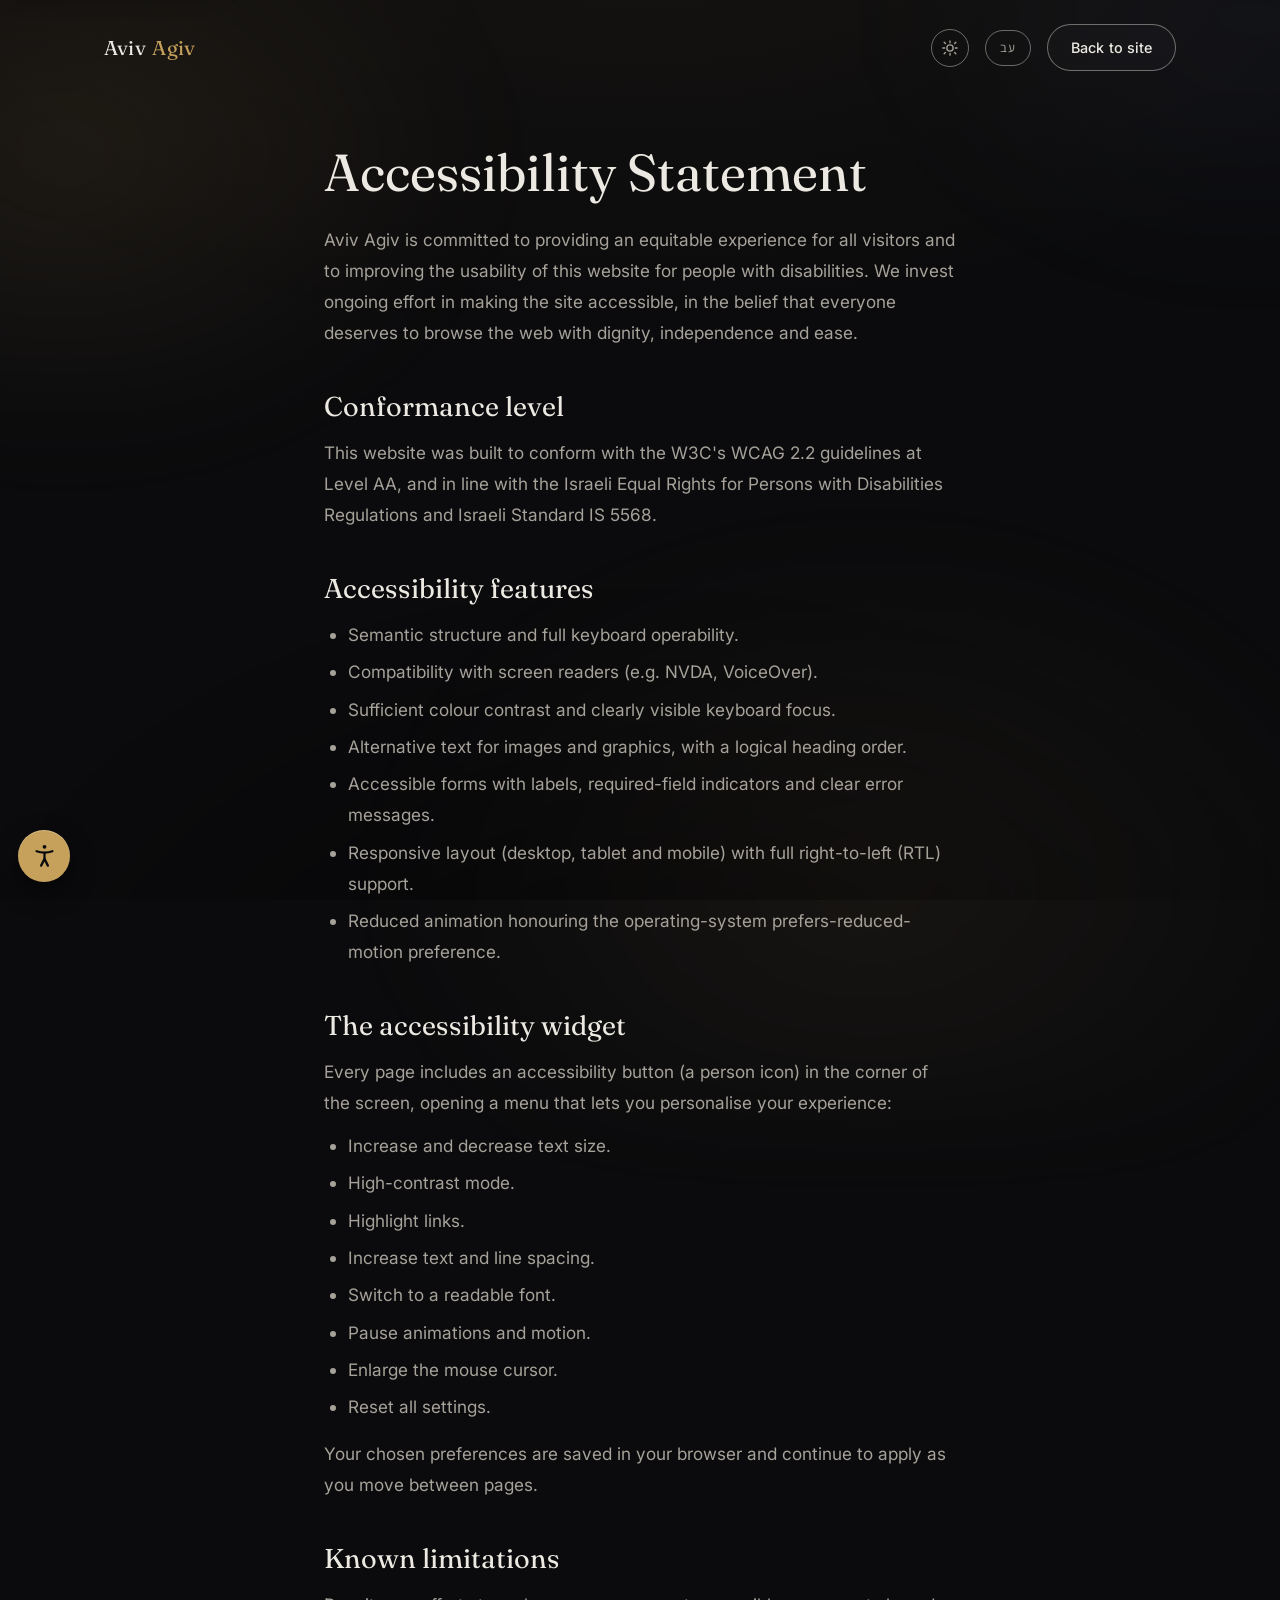
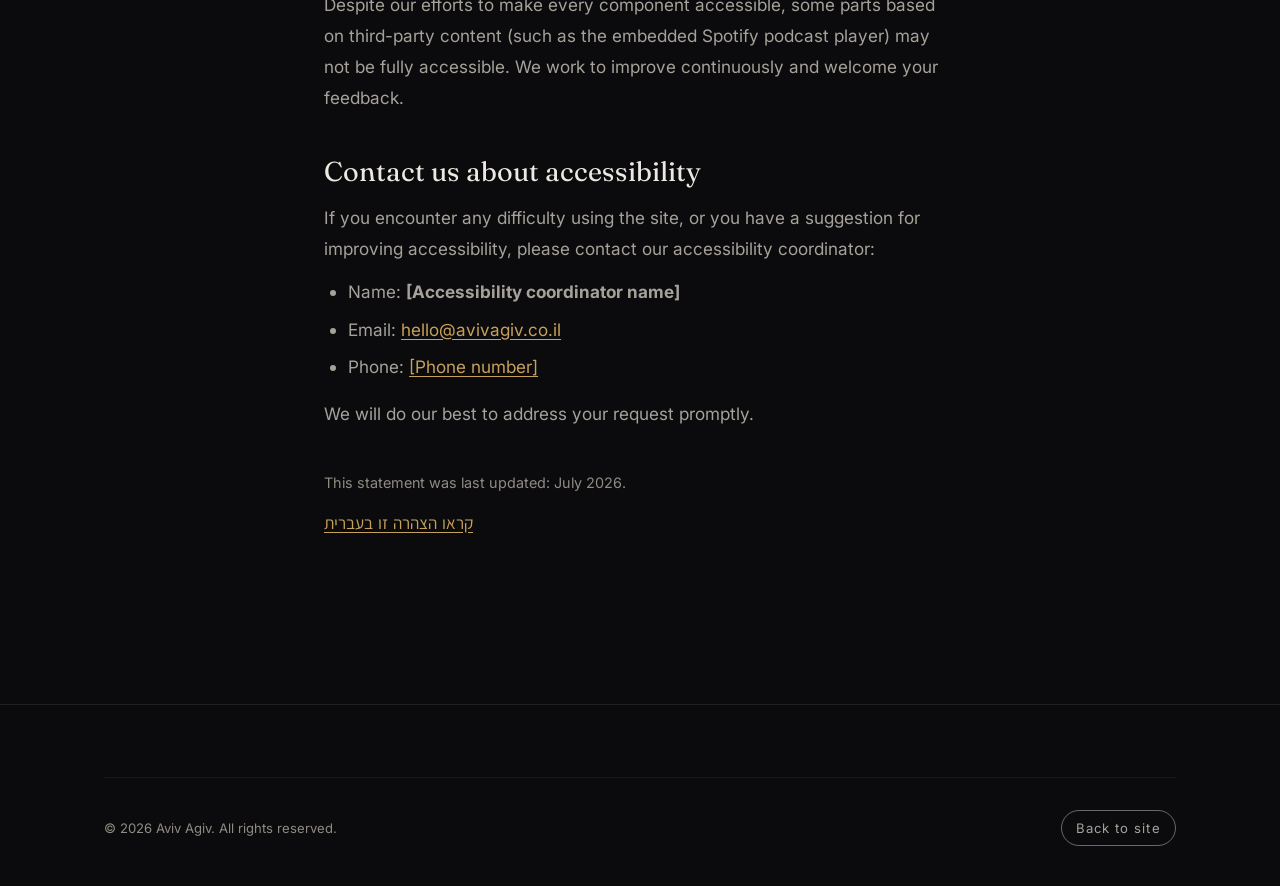
==== commit 699dc50b: "Add dark/light theme toggle Adds a persistent header toggle (sun/moon) that switches to a warm light" ====
--- a/accessibility-en.html
+++ b/accessibility-en.html
@@ -3,7 +3,12 @@
 <head>
   <meta charset="UTF-8" />
   <meta name="viewport" content="width=device-width, initial-scale=1.0" />
-  <script>document.documentElement.classList.add("js");</script>
+  <script>
+    try {
+      if (localStorage.getItem("avivagiv-theme") === "light") document.documentElement.setAttribute("data-theme", "light");
+    } catch (e) {}
+    document.documentElement.classList.add("js");
+  </script>
   <title>Accessibility Statement | Aviv Agiv</title>
   <meta name="description" content="Accessibility statement for the Aviv Agiv website — conformance with WCAG 2.2 Level AA and Israeli Standard IS 5568." />
   <meta name="robots" content="index, follow" />
@@ -24,6 +29,10 @@
     <nav class="nav container" aria-label="Primary">
       <a href="en.html" class="brand">Aviv <span class="brand-mark">Agiv</span></a>
       <div class="nav-actions">
+        <button class="theme-toggle" type="button" data-theme-toggle aria-pressed="false" aria-label="Switch to light view">
+          <svg class="i-sun" viewBox="0 0 24 24" fill="none" stroke="currentColor" stroke-width="1.8" stroke-linecap="round" stroke-linejoin="round" aria-hidden="true"><circle cx="12" cy="12" r="4.2"/><path d="M12 2.5v2.4M12 19.1v2.4M4.2 4.2l1.7 1.7M18.1 18.1l1.7 1.7M2.5 12h2.4M19.1 12h2.4M4.2 19.8l1.7-1.7M18.1 5.9l1.7-1.7"/></svg>
+          <svg class="i-moon" viewBox="0 0 24 24" fill="none" stroke="currentColor" stroke-width="1.8" stroke-linecap="round" stroke-linejoin="round" aria-hidden="true"><path d="M20 14.5A8.5 8.5 0 1 1 9.5 4a6.8 6.8 0 0 0 10.5 10.5z"/></svg>
+        </button>
         <a href="accessibility.html" class="lang-toggle" lang="he" aria-label="הצהרת נגישות בעברית">עב</a>
         <a href="en.html" class="btn btn-ghost">Back to site</a>
       </div>
--- a/css/style.css
+++ b/css/style.css
@@ -18,6 +18,7 @@
   --accent:    #c6a15b;      /* muted gold */
   --accent-2:  #e3c583;
   --accent-dim: rgba(198, 161, 91, 0.14);
+  --accent-fill: var(--accent);  /* background of filled controls (always paired with dark #0b0b0d text) */
 
   /* Type */
   --font-display: "Fraunces", "Frank Ruhl Libre", Georgia, serif;
@@ -80,7 +81,7 @@
 button { font: inherit; cursor: pointer; border: none; background: none; color: inherit; }
 ul { list-style: none; }
 
-::selection { background: var(--accent); color: #0b0b0d; }
+::selection { background: var(--accent-fill); color: #0b0b0d; }
 
 :focus-visible {
   outline: 2px solid var(--accent);
@@ -105,7 +106,7 @@
   inset-inline-start: 0.75rem;
   z-index: 300;
   transform: translateY(-160%);
-  background: var(--accent);
+  background: var(--accent-fill);
   color: #0b0b0d;
   font-weight: 600;
   padding: 0.7rem 1.1rem;
@@ -249,6 +250,23 @@
   transition: border-color 0.3s var(--ease), color 0.3s var(--ease);
 }
 .lang-toggle:hover { color: var(--text); border-color: var(--accent); }
+
+.theme-toggle {
+  display: inline-flex;
+  align-items: center;
+  justify-content: center;
+  width: 38px;
+  height: 38px;
+  border: 1px solid var(--line-ui);
+  border-radius: 50%;
+  color: var(--text-dim);
+  transition: border-color 0.3s var(--ease), color 0.3s var(--ease);
+}
+.theme-toggle:hover { color: var(--text); border-color: var(--accent); }
+.theme-toggle svg { width: 18px; height: 18px; display: block; }
+.theme-toggle .i-moon { display: none; }
+:root[data-theme="light"] .theme-toggle .i-sun { display: none; }
+:root[data-theme="light"] .theme-toggle .i-moon { display: block; }
 
 .btn {
   --pad-y: 0.7rem;
@@ -265,7 +283,7 @@
               color 0.3s var(--ease), border-color 0.3s var(--ease);
 }
 .btn-primary {
-  background: var(--accent);
+  background: var(--accent-fill);
   color: #0b0b0d;
   font-weight: 600;
 }
@@ -643,7 +661,7 @@
   font: inherit;
   color: var(--text);
   background: var(--bg-elev);
-  border: 1px solid rgba(237, 234, 227, 0.42); /* ~3:1 boundary contrast (WCAG 1.4.11) */
+  border: 1px solid var(--line-ui); /* ~3:1 boundary contrast (WCAG 1.4.11) */
   border-radius: 10px;
   padding: 0.85rem 1rem;
   transition: border-color 0.3s var(--ease), background 0.3s var(--ease);
@@ -888,14 +906,27 @@
   margin: -42.5vmax 0 0 -42.5vmax;
   border-radius: 50%;
   background: radial-gradient(circle,
-    rgba(198, 161, 91, 0.17),
-    rgba(198, 161, 91, 0.06) 34%,
+    rgba(198, 161, 91, 0.32),
+    rgba(198, 161, 91, 0.13) 34%,
     transparent 62%);
   filter: blur(42px);
   pointer-events: none;
   z-index: 0;
   transform: translate(0, -26vh);
   will-change: transform;
+}
+
+@media (max-width: 640px) {
+  .page-halo {
+    width: 110vmax;
+    height: 110vmax;
+    margin: -55vmax 0 0 -55vmax;
+    background: radial-gradient(circle,
+      rgba(198, 161, 91, 0.42),
+      rgba(198, 161, 91, 0.18) 34%,
+      transparent 64%);
+    filter: blur(36px);
+  }
 }
 
 /* ---------- Liquid glass background (whole page) ---------- */
@@ -964,7 +995,7 @@
   display: grid;
   place-items: center;
   color: #0b0b0d;
-  background: var(--accent);
+  background: var(--accent-fill);
   box-shadow: 0 10px 26px rgba(0, 0, 0, 0.45), inset 0 1px 0 rgba(255, 255, 255, 0.25);
   transition: background 0.3s var(--ease), transform 0.3s var(--ease);
 }
@@ -993,7 +1024,7 @@
 }
 .fab-action svg { width: 24px; height: 24px; }
 .fab-wa { background: #25d366; }
-.fab-mail { background: var(--accent); color: #0b0b0d; }
+.fab-mail { background: var(--accent-fill); color: #0b0b0d; }
 .fab.open .fab-action { opacity: 1; pointer-events: auto; }
 .fab.open .fab-wa   { transform: translateY(-66px) scale(1); }
 .fab.open .fab-mail { transform: translateY(-122px) scale(1); }
@@ -1032,7 +1063,7 @@
   width: 52px; height: 52px;
   border-radius: 50%;
   display: grid; place-items: center;
-  background: var(--accent);
+  background: var(--accent-fill);
   color: #0b0b0d;
   box-shadow: 0 10px 26px rgba(0, 0, 0, 0.45), inset 0 1px 0 rgba(255, 255, 255, 0.25);
   transition: transform 0.25s var(--ease), background 0.25s var(--ease);
@@ -1073,7 +1104,7 @@
   border-radius: 8px; border: 1px solid var(--line-ui);
   font-weight: 600; font-size: 0.95rem;
 }
-.a11y-stepper button:hover { background: var(--accent); color: #0b0b0d; border-color: var(--accent); }
+.a11y-stepper button:hover { background: var(--accent-fill); color: #0b0b0d; border-color: var(--accent-fill); }
 .a11y-stepper [data-a11y-size] { min-width: 48px; text-align: center; font-variant-numeric: tabular-nums; }
 
 .a11y-grid { display: grid; grid-template-columns: 1fr 1fr; gap: 0.5rem; margin-bottom: 1rem; }
@@ -1087,8 +1118,8 @@
 }
 .a11y-toggle:hover { border-color: var(--accent); }
 .a11y-toggle[aria-pressed="true"] {
-  background: var(--accent); color: #0b0b0d;
-  border-color: var(--accent); font-weight: 600;
+  background: var(--accent-fill); color: #0b0b0d;
+  border-color: var(--accent-fill); font-weight: 600;
 }
 
 .a11y-foot { display: flex; align-items: center; justify-content: space-between; gap: 0.75rem; }
@@ -1183,3 +1214,59 @@
 .legal ul { list-style: disc; padding-inline-start: 1.4em; margin: 0.5rem 0 1rem; display: grid; gap: 0.4rem; }
 .legal a { color: var(--accent); text-decoration: underline; text-underline-offset: 3px; }
 .legal .updated { color: var(--text-mute); font-size: 0.9rem; margin-top: 2.5rem; }
+
+/* ==========================================================================
+   Light theme (opt-in via the header toggle — data-theme="light" on <html>)
+   ========================================================================== */
+:root[data-theme="light"] {
+  --bg:        #f7f4ec;
+  --bg-elev:   #efe9db;
+  --bg-elev-2: #e6ded0;
+  --line:      rgba(24, 20, 12, 0.10);
+  --line-soft: rgba(24, 20, 12, 0.06);
+  --line-ui:   rgba(24, 20, 12, 0.38);
+  --text:      #221e17;
+  --text-dim:  #514a3d;
+  --text-mute: #6d6455;
+  --accent:    #7a5c26;   /* text/border role — darkened for AA contrast against a light bg */
+  --accent-2:  #d9b877;   /* hover state of filled controls */
+  --accent-dim: rgba(147, 112, 47, 0.14);
+  --accent-fill: #c6a15b; /* resting fill of buttons/toggles — stays bright so dark text keeps ~8:1 contrast */
+}
+
+/* Vignette: the dark bottom smudge that grounds the hero on a dark page
+   reads as dirt on a light one — soften and warm it instead. */
+:root[data-theme="light"] body::before {
+  background:
+    radial-gradient(120% 80% at 50% -10%, rgba(147, 112, 47, 0.07), transparent 60%),
+    radial-gradient(100% 100% at 50% 120%, rgba(30, 26, 18, 0.05), transparent 55%);
+}
+
+:root[data-theme="light"] .site-header.scrolled { background: rgba(247, 244, 236, 0.78); }
+
+/* "Glass" surfaces were tinted white to lift off a dark bg — tint dark instead */
+:root[data-theme="light"] .service { background: rgba(24, 20, 12, 0.03); box-shadow: inset 0 1px 0 rgba(24, 20, 12, 0.05); }
+:root[data-theme="light"] .service:hover { background: rgba(24, 20, 12, 0.05); }
+:root[data-theme="light"] .podcast-card { box-shadow: inset 0 1px 0 rgba(24, 20, 12, 0.06); }
+:root[data-theme="light"] .stats { background: rgba(24, 20, 12, 0.02); }
+:root[data-theme="light"] .field input,
+:root[data-theme="light"] .field textarea { background: rgba(24, 20, 12, 0.035); }
+:root[data-theme="light"] .field input:focus,
+:root[data-theme="light"] .field textarea:focus { background: rgba(24, 20, 12, 0.06); }
+:root[data-theme="light"] .btn-ghost { background: rgba(24, 20, 12, 0.025); }
+
+/* Halo: full brightness reads as a stain on a light page — dial back */
+:root[data-theme="light"] .page-halo {
+  background: radial-gradient(circle,
+    rgba(147, 112, 47, 0.16),
+    rgba(147, 112, 47, 0.06) 34%,
+    transparent 62%);
+}
+@media (max-width: 640px) {
+  :root[data-theme="light"] .page-halo {
+    background: radial-gradient(circle,
+      rgba(147, 112, 47, 0.22),
+      rgba(147, 112, 47, 0.09) 34%,
+      transparent 64%);
+  }
+}
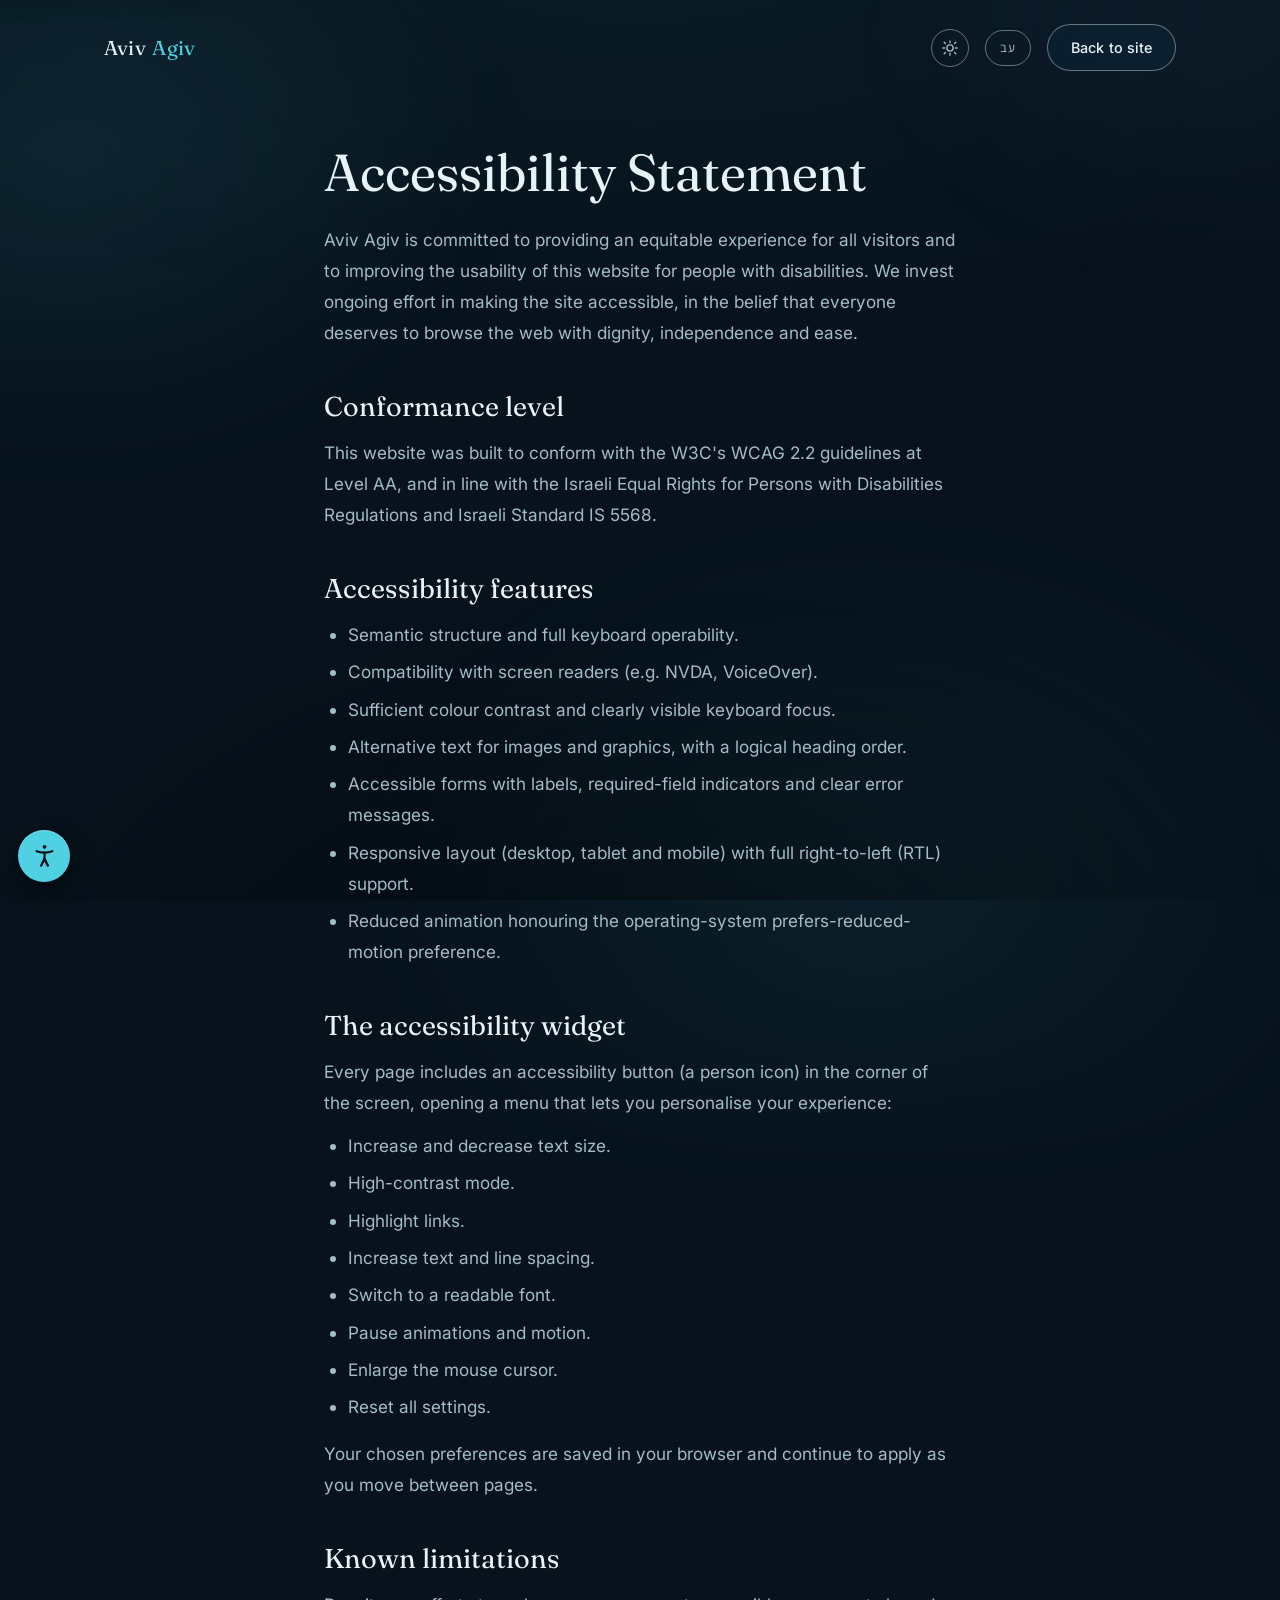
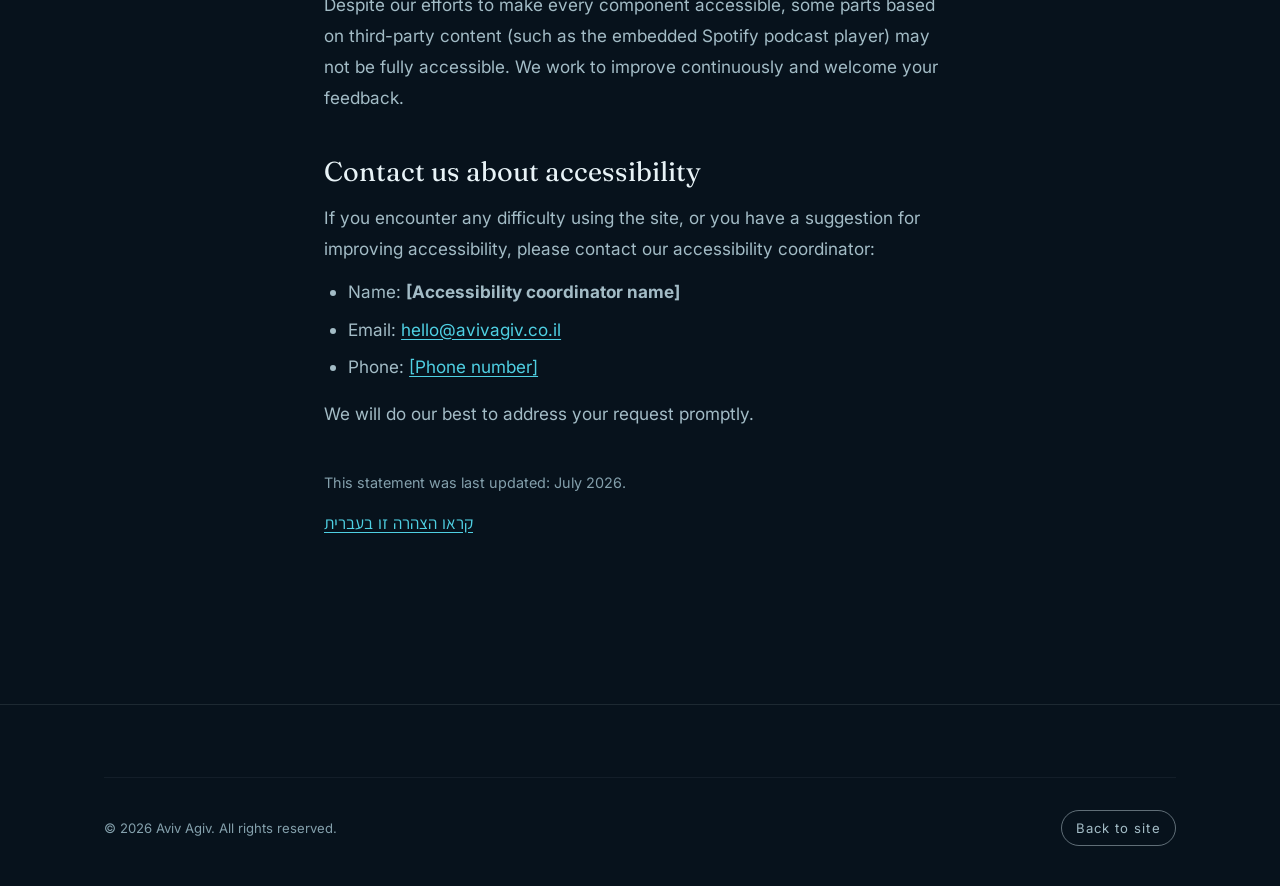
==== commit ab6ea17a: "Rebrand for new client direction: navy/cyan palette, new copy, clients and podcast banner - Swap gol" ====
--- a/accessibility-en.html
+++ b/accessibility-en.html
@@ -15,7 +15,7 @@
   <link rel="canonical" href="https://avivagiv.co.il/accessibility-en.html" />
   <link rel="alternate" hreflang="he" href="https://avivagiv.co.il/accessibility.html" />
   <link rel="alternate" hreflang="en" href="https://avivagiv.co.il/accessibility-en.html" />
-  <meta name="theme-color" content="#0b0b0d" />
+  <meta name="theme-color" content="#07121c" />
   <link rel="icon" href="assets/favicon.svg" type="image/svg+xml" />
   <link rel="preconnect" href="https://fonts.googleapis.com" />
   <link rel="preconnect" href="https://fonts.gstatic.com" crossorigin />
--- a/css/style.css
+++ b/css/style.css
@@ -6,19 +6,19 @@
 /* ---------- Design Tokens ---------- */
 :root {
   /* Palette */
-  --bg:        #0b0b0d;
-  --bg-elev:   #131316;
-  --bg-elev-2: #1a1a1f;
-  --line:      rgba(237, 234, 227, 0.10);
-  --line-soft: rgba(237, 234, 227, 0.06);
-  --line-ui:   rgba(237, 234, 227, 0.42);  /* interactive control borders — ~3:1 (WCAG 1.4.11) */
-  --text:      #ece9e2;
-  --text-dim:  #a6a29a;   /* ~7.7:1 on --bg */
-  --text-mute: #908c83;   /* ~5.6:1 on --bg (WCAG AA for text) */
-  --accent:    #c6a15b;      /* muted gold */
-  --accent-2:  #e3c583;
-  --accent-dim: rgba(198, 161, 91, 0.14);
-  --accent-fill: var(--accent);  /* background of filled controls (always paired with dark #0b0b0d text) */
+  --bg:        #07121c;
+  --bg-elev:   #0c1b28;
+  --bg-elev-2: #122636;
+  --line:      rgba(220, 238, 245, 0.10);
+  --line-soft: rgba(220, 238, 245, 0.06);
+  --line-ui:   rgba(220, 238, 245, 0.42);  /* interactive control borders — ~3:1 (WCAG 1.4.11) */
+  --text:      #e8f3f7;
+  --text-dim:  #a3bcc6;   /* ~9:1 on --bg */
+  --text-mute: #84a0ac;   /* ~6.6:1 on --bg (WCAG AA for text) */
+  --accent:    #4fd0e3;      /* podcast cyan */
+  --accent-2:  #8ae6f2;
+  --accent-dim: rgba(79, 208, 227, 0.14);
+  --accent-fill: var(--accent);  /* background of filled controls (always paired with dark #07121c text) */
 
   /* Type */
   --font-display: "Fraunces", "Frank Ruhl Libre", Georgia, serif;
@@ -72,7 +72,7 @@
   pointer-events: none;
   z-index: 1;
   background:
-    radial-gradient(120% 80% at 50% -10%, rgba(198, 161, 91, 0.06), transparent 60%),
+    radial-gradient(120% 80% at 50% -10%, rgba(79, 208, 227, 0.06), transparent 60%),
     radial-gradient(100% 100% at 50% 120%, rgba(0, 0, 0, 0.5), transparent 55%);
 }
 
@@ -81,7 +81,7 @@
 button { font: inherit; cursor: pointer; border: none; background: none; color: inherit; }
 ul { list-style: none; }
 
-::selection { background: var(--accent-fill); color: #0b0b0d; }
+::selection { background: var(--accent-fill); color: #07121c; }
 
 :focus-visible {
   outline: 2px solid var(--accent);
@@ -107,7 +107,7 @@
   z-index: 300;
   transform: translateY(-160%);
   background: var(--accent-fill);
-  color: #0b0b0d;
+  color: #07121c;
   font-weight: 600;
   padding: 0.7rem 1.1rem;
   border-radius: 8px;
@@ -182,7 +182,7 @@
 }
 .site-header.scrolled {
   padding-block: 0.85rem;
-  background: rgba(11, 11, 13, 0.72);
+  background: rgba(7, 18, 28, 0.72);
   backdrop-filter: blur(14px) saturate(150%);
   -webkit-backdrop-filter: blur(14px) saturate(150%);
   border-bottom-color: var(--line-soft);
@@ -235,7 +235,7 @@
 
 /* The primary button in the nav must stay dark-on-gold, not inherit nav link colors */
 .nav-links a.btn-primary,
-.nav-links a.btn-primary:hover { color: #0b0b0d; }
+.nav-links a.btn-primary:hover { color: #07121c; }
 .nav-links a.btn::after { display: none; }
 
 .nav-actions { display: flex; align-items: center; gap: 1rem; }
@@ -284,7 +284,7 @@
 }
 .btn-primary {
   background: var(--accent-fill);
-  color: #0b0b0d;
+  color: #07121c;
   font-weight: 600;
 }
 .btn-primary:hover { background: var(--accent-2); transform: translateY(-2px); }
@@ -434,6 +434,34 @@
 :root[lang="he"] .about-meta .meta-item h3 { letter-spacing: 0.06em; }
 .about-meta .meta-item p { color: var(--text-dim); font-size: 0.98rem; }
 
+/* ---------- Clients ---------- */
+.clients-grid {
+  list-style: none;
+  display: grid;
+  grid-template-columns: repeat(3, 1fr);
+  gap: clamp(0.6rem, 1.4vw, 1rem);
+}
+@media (min-width: 760px)  { .clients-grid { grid-template-columns: repeat(5, 1fr); } }
+.client {
+  --tile: #ffffff;
+  position: relative;
+  overflow: hidden;
+  aspect-ratio: 3 / 2;
+  background: var(--tile);
+  border-radius: calc(var(--radius) * 0.75);
+  box-shadow: 0 6px 18px rgba(0, 0, 0, 0.28);
+  transition: transform 0.35s var(--ease), box-shadow 0.35s var(--ease);
+}
+/* white-on-transparent logos sit on a fixed navy tile so they stay visible in the light theme too */
+.client-dark { --tile: #0c1b28; box-shadow: inset 0 0 0 1px rgba(79, 208, 227, 0.22), 0 6px 18px rgba(0, 0, 0, 0.28); }
+.client img { position: absolute; inset: 14%; width: 72%; height: 72%; object-fit: contain; }
+/* logos supplied with their own padded colour background fill the tile; the photo is cropped to fill */
+.client-full img { inset: 0; width: 100%; height: 100%; }
+.client-cover img { object-fit: cover; }
+.client-photo img { inset: 0; width: 100%; height: 100%; object-fit: cover; object-position: center 20%; }
+.client:hover { transform: translateY(-3px); box-shadow: 0 12px 28px rgba(0, 0, 0, 0.38); }
+@media (prefers-reduced-motion: reduce) { .client, .client:hover { transition: none; transform: none; } }
+
 /* ---------- Services ---------- */
 .services-grid {
   display: grid;
@@ -446,6 +474,8 @@
 }
 @media (min-width: 620px)  { .services-grid { grid-template-columns: repeat(2, 1fr); } }
 @media (min-width: 1000px) { .services-grid { grid-template-columns: repeat(3, 1fr); } }
+/* 7 services: the last card fills the final row in both the 2- and 3-column layouts */
+@media (min-width: 620px) { .services-grid .service:last-child:nth-child(odd) { grid-column: 1 / -1; } }
 .services-grid { perspective: 1400px; }
 
 .service {
@@ -455,7 +485,7 @@
   -webkit-backdrop-filter: blur(10px) saturate(130%);
   box-shadow: inset 0 1px 0 rgba(255, 255, 255, 0.05);
   padding: clamp(1.75rem, 3vw, 2.75rem);
-  min-height: 240px;
+  min-height: 180px;
   display: flex;
   flex-direction: column;
   gap: 0.85rem;
@@ -468,7 +498,7 @@
   content: "";
   position: absolute;
   inset: 0;
-  background: radial-gradient(200px circle at var(--mx, 50%) var(--my, 50%), rgba(198, 161, 91, 0.16), transparent 60%);
+  background: radial-gradient(200px circle at var(--mx, 50%) var(--my, 50%), rgba(79, 208, 227, 0.16), transparent 60%);
   opacity: 0;
   transition: opacity 0.4s var(--ease);
   pointer-events: none;
@@ -506,7 +536,7 @@
 .statement {
   border-block: 1px solid var(--line);
   background:
-    radial-gradient(80% 140% at 50% 0%, rgba(198,161,91,0.06), transparent 60%);
+    radial-gradient(80% 140% at 50% 0%, rgba(79,208,227,0.06), transparent 60%);
 }
 .statement blockquote {
   max-width: 22ch;
@@ -559,7 +589,7 @@
   border-radius: var(--radius);
   border: 1px solid var(--line);
   background:
-    radial-gradient(120% 120% at 20% 10%, rgba(198,161,91,0.22), transparent 55%),
+    radial-gradient(120% 120% at 20% 10%, rgba(79,208,227,0.22), transparent 55%),
     linear-gradient(160deg, var(--bg-elev-2), var(--bg));
   display: flex;
   align-items: center;
@@ -613,6 +643,146 @@
 :root[lang="he"] .podcast-body h2 { font-weight: 500; }
 .podcast-body .lead { margin-bottom: 2rem; }
 
+/* ---------- Podcast banner (CSS recreation of the "אביב מתעורר" cover) ---------- */
+.pod-banner {
+  position: relative;
+  isolation: isolate;
+  overflow: hidden;
+  border-radius: var(--radius);
+  border: 1px solid rgba(79, 208, 227, 0.18);
+  min-height: clamp(360px, 42vw, 480px);
+  display: grid;
+  place-items: center;
+  padding: clamp(2.5rem, 6vw, 4.5rem) clamp(1.25rem, 4vw, 3rem);
+  /* the banner keeps its own dark palette in both themes, like the original cover */
+  background:
+    radial-gradient(60% 80% at 82% 55%, rgba(40, 110, 130, 0.35), transparent 70%),
+    radial-gradient(50% 70% at 8% 45%, rgba(30, 80, 120, 0.45), transparent 70%),
+    linear-gradient(180deg, #071827, #04101b);
+  color: #e8f3f7;
+  box-shadow: 0 30px 80px rgba(0, 0, 0, 0.45);
+}
+
+/* particle field: three dot lattices of different size/pitch, densest on the left edge */
+.pod-particles {
+  position: absolute;
+  inset: 0;
+  z-index: -1;
+  /* coprime tile sizes so the lattices never line up into a visible grid */
+  background:
+    radial-gradient(circle, rgba(150, 225, 240, 0.8) 0 0.9px, transparent 1.5px) 3px 7px / 29px 31px,
+    radial-gradient(circle, rgba(150, 225, 240, 0.6) 0 1px, transparent 1.6px) 17px 2px / 37px 43px,
+    radial-gradient(circle, rgba(79, 208, 227, 0.6) 0 1.5px, transparent 2.2px) 9px 21px / 53px 47px,
+    radial-gradient(circle, rgba(79, 208, 227, 0.45) 0 1.8px, transparent 2.6px) 40px 11px / 71px 61px,
+    radial-gradient(circle, rgba(110, 160, 210, 0.4) 0 2.6px, transparent 3.4px) 21px 37px / 97px 83px;
+  -webkit-mask-image: radial-gradient(70% 90% at 6% 50%, #000 0%, rgba(0, 0, 0, 0.35) 45%, rgba(0, 0, 0, 0.12) 75%);
+          mask-image: radial-gradient(70% 90% at 6% 50%, #000 0%, rgba(0, 0, 0, 0.35) 45%, rgba(0, 0, 0, 0.12) 75%);
+  animation: pod-drift 40s linear infinite;
+}
+.pod-particles::after {
+  content: "";
+  position: absolute;
+  inset: 0;
+  background:
+    radial-gradient(circle, rgba(79, 170, 210, 0.55) 0 5px, transparent 7px) 13px 29px / 113px 101px,
+    radial-gradient(circle, rgba(60, 130, 190, 0.45) 0 8px, transparent 11px) 61px 7px / 167px 139px;
+  filter: blur(3px);
+}
+@keyframes pod-drift {
+  to { background-position: 3px -303px, 17px -428px, 9px -449px, 40px -599px, 21px -811px; }
+}
+
+/* vortex: concentric rings drawn with a repeating gradient, cut into dots by a dot mask, then tilted */
+.pod-vortex {
+  position: absolute;
+  z-index: -1;
+  top: 50%;
+  left: 78%;
+  width: 150%;
+  aspect-ratio: 1;
+  translate: -50% -50%;
+  transform: perspective(1100px) rotateX(64deg) rotateY(-14deg);
+  pointer-events: none;
+}
+.pod-vortex span {
+  position: absolute;
+  inset: 0;
+  border-radius: 50%;
+  background: repeating-radial-gradient(circle,
+    transparent 0 2.4%,
+    rgba(130, 215, 230, 0.9) 2.6% 3.1%,
+    transparent 3.3% 5%);
+  -webkit-mask-image:
+    radial-gradient(circle, #000 0 1.3px, transparent 1.9px),
+    radial-gradient(circle, #000 0%, rgba(0, 0, 0, 0.7) 30%, transparent 62%);
+          mask-image:
+    radial-gradient(circle, #000 0 1.3px, transparent 1.9px),
+    radial-gradient(circle, #000 0%, rgba(0, 0, 0, 0.7) 30%, transparent 62%);
+  -webkit-mask-size: 5px 5px, 100% 100%;
+          mask-size: 5px 5px, 100% 100%;
+  -webkit-mask-composite: source-in;
+          mask-composite: intersect;
+  opacity: 0.75;
+  animation: pod-spin 90s linear infinite;
+}
+@keyframes pod-spin { to { rotate: 360deg; } }
+
+.pod-content {
+  position: relative;
+  text-align: center;
+  display: grid;
+  justify-items: center;
+  gap: 1rem;
+}
+.pod-content .eyebrow { color: #4fd0e3; }
+.pod-heading {
+  display: flex;
+  align-items: center;
+  justify-content: center;
+  flex-wrap: wrap;
+  gap: 0.15em 0.3em;
+  font-family: "Assistant", var(--font-body);
+  font-weight: 800;
+  font-size: clamp(2.6rem, 1.6rem + 5vw, 5.25rem);
+  line-height: 1;
+  letter-spacing: 0;
+}
+.pod-solid { color: #ffffff; }
+.pod-outline {
+  color: transparent;
+  -webkit-text-stroke: clamp(1.2px, 0.25vw, 2.2px) #4fd0e3;
+  text-shadow: 0 0 24px rgba(79, 208, 227, 0.35);
+}
+.pod-mic { width: 0.55em; height: 0.55em; color: #4fd0e3; }
+.pod-sub {
+  max-width: 24ch;
+  text-wrap: balance;
+  font-size: clamp(1.2rem, 0.95rem + 1.2vw, 1.75rem);
+  line-height: 1.35;
+  color: #7fe0ee;
+}
+.pod-links { display: flex; gap: 0.9rem; margin-top: 0.5rem; }
+.pod-link {
+  display: grid;
+  place-items: center;
+  width: 52px;
+  height: 52px;
+  border-radius: 50%;
+  transition: transform 0.3s var(--ease), box-shadow 0.3s var(--ease);
+}
+.pod-link svg { width: 100%; height: 100%; }
+.pod-link:hover { transform: translateY(-3px) scale(1.05); box-shadow: 0 10px 30px rgba(30, 215, 96, 0.35); }
+.pod-link:focus-visible { outline: 2px solid #4fd0e3; outline-offset: 4px; }
+
+@media (prefers-reduced-motion: reduce) {
+  .pod-particles, .pod-vortex span { animation: none; }
+  .pod-link, .pod-link:hover { transition: none; transform: none; }
+}
+html.a11y-contrast .pod-banner { background: #000 !important; }
+html.a11y-contrast .pod-particles,
+html.a11y-contrast .pod-vortex { display: none; }
+html.a11y-contrast .pod-outline { -webkit-text-stroke-color: #ffe000; text-shadow: none; }
+
 /* ---------- Contact ---------- */
 .contact { text-align: center; }
 .contact .section-head { margin-inline: auto; text-align: center; }
@@ -685,7 +855,7 @@
   width: 1.15em; height: 1.15em;
   border-radius: 50%;
   background: #f0908c;
-  color: #0b0b0d;
+  color: #07121c;
   font-weight: 700;
   font-size: 0.85em;
   flex: none;
@@ -777,7 +947,7 @@
     flex-direction: column;
     justify-content: center;
     gap: 2rem;
-    background: rgba(11, 11, 13, 0.97);
+    background: rgba(7, 18, 28, 0.97);
     backdrop-filter: blur(10px);
     opacity: 0;
     visibility: hidden;
@@ -862,7 +1032,7 @@
   width: 22%;
   background: linear-gradient(90deg, transparent, var(--accent-2), transparent);
   filter: blur(0.5px);
-  box-shadow: 0 0 16px 2px rgba(198, 161, 91, 0.75);
+  box-shadow: 0 0 16px 2px rgba(79, 208, 227, 0.75);
   animation: glowSlide var(--glow-dur, 3s) var(--ease) infinite;
 }
 @keyframes glowSlide {
@@ -883,7 +1053,7 @@
   height: 1px;
   overflow: hidden;
   background:
-    linear-gradient(90deg, transparent, rgba(198,161,91,0.7) 50%, transparent) 0 0 / 22% 100% no-repeat;
+    linear-gradient(90deg, transparent, rgba(79,208,227,0.7) 50%, transparent) 0 0 / 22% 100% no-repeat;
   animation: glowSweep 5s linear infinite;
 }
 .statement::before { inset-block-start: 0; }
@@ -906,8 +1076,8 @@
   margin: -42.5vmax 0 0 -42.5vmax;
   border-radius: 50%;
   background: radial-gradient(circle,
-    rgba(198, 161, 91, 0.32),
-    rgba(198, 161, 91, 0.13) 34%,
+    rgba(79, 208, 227, 0.32),
+    rgba(79, 208, 227, 0.13) 34%,
     transparent 62%);
   filter: blur(42px);
   pointer-events: none;
@@ -922,8 +1092,8 @@
     height: 110vmax;
     margin: -55vmax 0 0 -55vmax;
     background: radial-gradient(circle,
-      rgba(198, 161, 91, 0.42),
-      rgba(198, 161, 91, 0.18) 34%,
+      rgba(79, 208, 227, 0.42),
+      rgba(79, 208, 227, 0.18) 34%,
       transparent 64%);
     filter: blur(36px);
   }
@@ -937,9 +1107,9 @@
   z-index: 0;
   pointer-events: none;
   background:
-    radial-gradient(38% 38% at 20% 28%, rgba(198, 161, 91, 0.10), transparent 60%),
+    radial-gradient(38% 38% at 20% 28%, rgba(79, 208, 227, 0.10), transparent 60%),
     radial-gradient(34% 34% at 82% 18%, rgba(120, 145, 210, 0.055), transparent 60%),
-    radial-gradient(44% 44% at 62% 82%, rgba(198, 161, 91, 0.07), transparent 60%);
+    radial-gradient(44% 44% at 62% 82%, rgba(79, 208, 227, 0.07), transparent 60%);
   filter: blur(46px);
   animation: liquidDrift 26s ease-in-out infinite alternate;
 }
@@ -994,7 +1164,7 @@
   border-radius: 50%;
   display: grid;
   place-items: center;
-  color: #0b0b0d;
+  color: #07121c;
   background: var(--accent-fill);
   box-shadow: 0 10px 26px rgba(0, 0, 0, 0.45), inset 0 1px 0 rgba(255, 255, 255, 0.25);
   transition: background 0.3s var(--ease), transform 0.3s var(--ease);
@@ -1024,7 +1194,7 @@
 }
 .fab-action svg { width: 24px; height: 24px; }
 .fab-wa { background: #25d366; }
-.fab-mail { background: var(--accent-fill); color: #0b0b0d; }
+.fab-mail { background: var(--accent-fill); color: #07121c; }
 .fab.open .fab-action { opacity: 1; pointer-events: auto; }
 .fab.open .fab-wa   { transform: translateY(-66px) scale(1); }
 .fab.open .fab-mail { transform: translateY(-122px) scale(1); }
@@ -1064,7 +1234,7 @@
   border-radius: 50%;
   display: grid; place-items: center;
   background: var(--accent-fill);
-  color: #0b0b0d;
+  color: #07121c;
   box-shadow: 0 10px 26px rgba(0, 0, 0, 0.45), inset 0 1px 0 rgba(255, 255, 255, 0.25);
   transition: transform 0.25s var(--ease), background 0.25s var(--ease);
 }
@@ -1104,7 +1274,7 @@
   border-radius: 8px; border: 1px solid var(--line-ui);
   font-weight: 600; font-size: 0.95rem;
 }
-.a11y-stepper button:hover { background: var(--accent-fill); color: #0b0b0d; border-color: var(--accent-fill); }
+.a11y-stepper button:hover { background: var(--accent-fill); color: #07121c; border-color: var(--accent-fill); }
 .a11y-stepper [data-a11y-size] { min-width: 48px; text-align: center; font-variant-numeric: tabular-nums; }
 
 .a11y-grid { display: grid; grid-template-columns: 1fr 1fr; gap: 0.5rem; margin-bottom: 1rem; }
@@ -1118,7 +1288,7 @@
 }
 .a11y-toggle:hover { border-color: var(--accent); }
 .a11y-toggle[aria-pressed="true"] {
-  background: var(--accent-fill); color: #0b0b0d;
+  background: var(--accent-fill); color: #07121c;
   border-color: var(--accent-fill); font-weight: 600;
 }
 
@@ -1219,54 +1389,54 @@
    Light theme (opt-in via the header toggle — data-theme="light" on <html>)
    ========================================================================== */
 :root[data-theme="light"] {
-  --bg:        #f7f4ec;
-  --bg-elev:   #efe9db;
-  --bg-elev-2: #e6ded0;
-  --line:      rgba(24, 20, 12, 0.10);
-  --line-soft: rgba(24, 20, 12, 0.06);
-  --line-ui:   rgba(24, 20, 12, 0.38);
-  --text:      #221e17;
-  --text-dim:  #514a3d;
-  --text-mute: #6d6455;
-  --accent:    #7a5c26;   /* text/border role — darkened for AA contrast against a light bg */
-  --accent-2:  #d9b877;   /* hover state of filled controls */
-  --accent-dim: rgba(147, 112, 47, 0.14);
-  --accent-fill: #c6a15b; /* resting fill of buttons/toggles — stays bright so dark text keeps ~8:1 contrast */
+  --bg:        #f0f6f9;
+  --bg-elev:   #e3eef3;
+  --bg-elev-2: #d4e4eb;
+  --line:      rgba(8, 26, 38, 0.10);
+  --line-soft: rgba(8, 26, 38, 0.06);
+  --line-ui:   rgba(8, 26, 38, 0.38);
+  --text:      #0d1c26;
+  --text-dim:  #36505d;
+  --text-mute: #4c6773;
+  --accent:    #0a6878;   /* text/border role — darkened for AA contrast against a light bg */
+  --accent-2:  #8ae6f2;   /* hover state of filled controls */
+  --accent-dim: rgba(10, 104, 120, 0.14);
+  --accent-fill: #4fd0e3; /* resting fill of buttons/toggles — stays bright so dark text keeps ~8:1 contrast */
 }
 
 /* Vignette: the dark bottom smudge that grounds the hero on a dark page
    reads as dirt on a light one — soften and warm it instead. */
 :root[data-theme="light"] body::before {
   background:
-    radial-gradient(120% 80% at 50% -10%, rgba(147, 112, 47, 0.07), transparent 60%),
-    radial-gradient(100% 100% at 50% 120%, rgba(30, 26, 18, 0.05), transparent 55%);
-}
-
-:root[data-theme="light"] .site-header.scrolled { background: rgba(247, 244, 236, 0.78); }
+    radial-gradient(120% 80% at 50% -10%, rgba(10, 104, 120, 0.07), transparent 60%),
+    radial-gradient(100% 100% at 50% 120%, rgba(8, 26, 38, 0.05), transparent 55%);
+}
+
+:root[data-theme="light"] .site-header.scrolled { background: rgba(240, 246, 249, 0.78); }
 
 /* "Glass" surfaces were tinted white to lift off a dark bg — tint dark instead */
-:root[data-theme="light"] .service { background: rgba(24, 20, 12, 0.03); box-shadow: inset 0 1px 0 rgba(24, 20, 12, 0.05); }
-:root[data-theme="light"] .service:hover { background: rgba(24, 20, 12, 0.05); }
-:root[data-theme="light"] .podcast-card { box-shadow: inset 0 1px 0 rgba(24, 20, 12, 0.06); }
-:root[data-theme="light"] .stats { background: rgba(24, 20, 12, 0.02); }
+:root[data-theme="light"] .service { background: rgba(8, 26, 38, 0.03); box-shadow: inset 0 1px 0 rgba(8, 26, 38, 0.05); }
+:root[data-theme="light"] .service:hover { background: rgba(8, 26, 38, 0.05); }
+:root[data-theme="light"] .podcast-card { box-shadow: inset 0 1px 0 rgba(8, 26, 38, 0.06); }
+:root[data-theme="light"] .stats { background: rgba(8, 26, 38, 0.02); }
 :root[data-theme="light"] .field input,
-:root[data-theme="light"] .field textarea { background: rgba(24, 20, 12, 0.035); }
+:root[data-theme="light"] .field textarea { background: rgba(8, 26, 38, 0.035); }
 :root[data-theme="light"] .field input:focus,
-:root[data-theme="light"] .field textarea:focus { background: rgba(24, 20, 12, 0.06); }
-:root[data-theme="light"] .btn-ghost { background: rgba(24, 20, 12, 0.025); }
-
-/* Halo: full brightness reads as a stain on a light page — dial back */
+:root[data-theme="light"] .field textarea:focus { background: rgba(8, 26, 38, 0.06); }
+:root[data-theme="light"] .btn-ghost { background: rgba(8, 26, 38, 0.025); }
+
+/* Halo: same gold glow as dark mode, tuned so it reads as a glow, not a stain */
 :root[data-theme="light"] .page-halo {
   background: radial-gradient(circle,
-    rgba(147, 112, 47, 0.16),
-    rgba(147, 112, 47, 0.06) 34%,
+    rgba(79, 208, 227, 0.55),
+    rgba(79, 208, 227, 0.22) 34%,
     transparent 62%);
 }
 @media (max-width: 640px) {
   :root[data-theme="light"] .page-halo {
     background: radial-gradient(circle,
-      rgba(147, 112, 47, 0.22),
-      rgba(147, 112, 47, 0.09) 34%,
+      rgba(79, 208, 227, 0.65),
+      rgba(79, 208, 227, 0.28) 34%,
       transparent 64%);
   }
 }
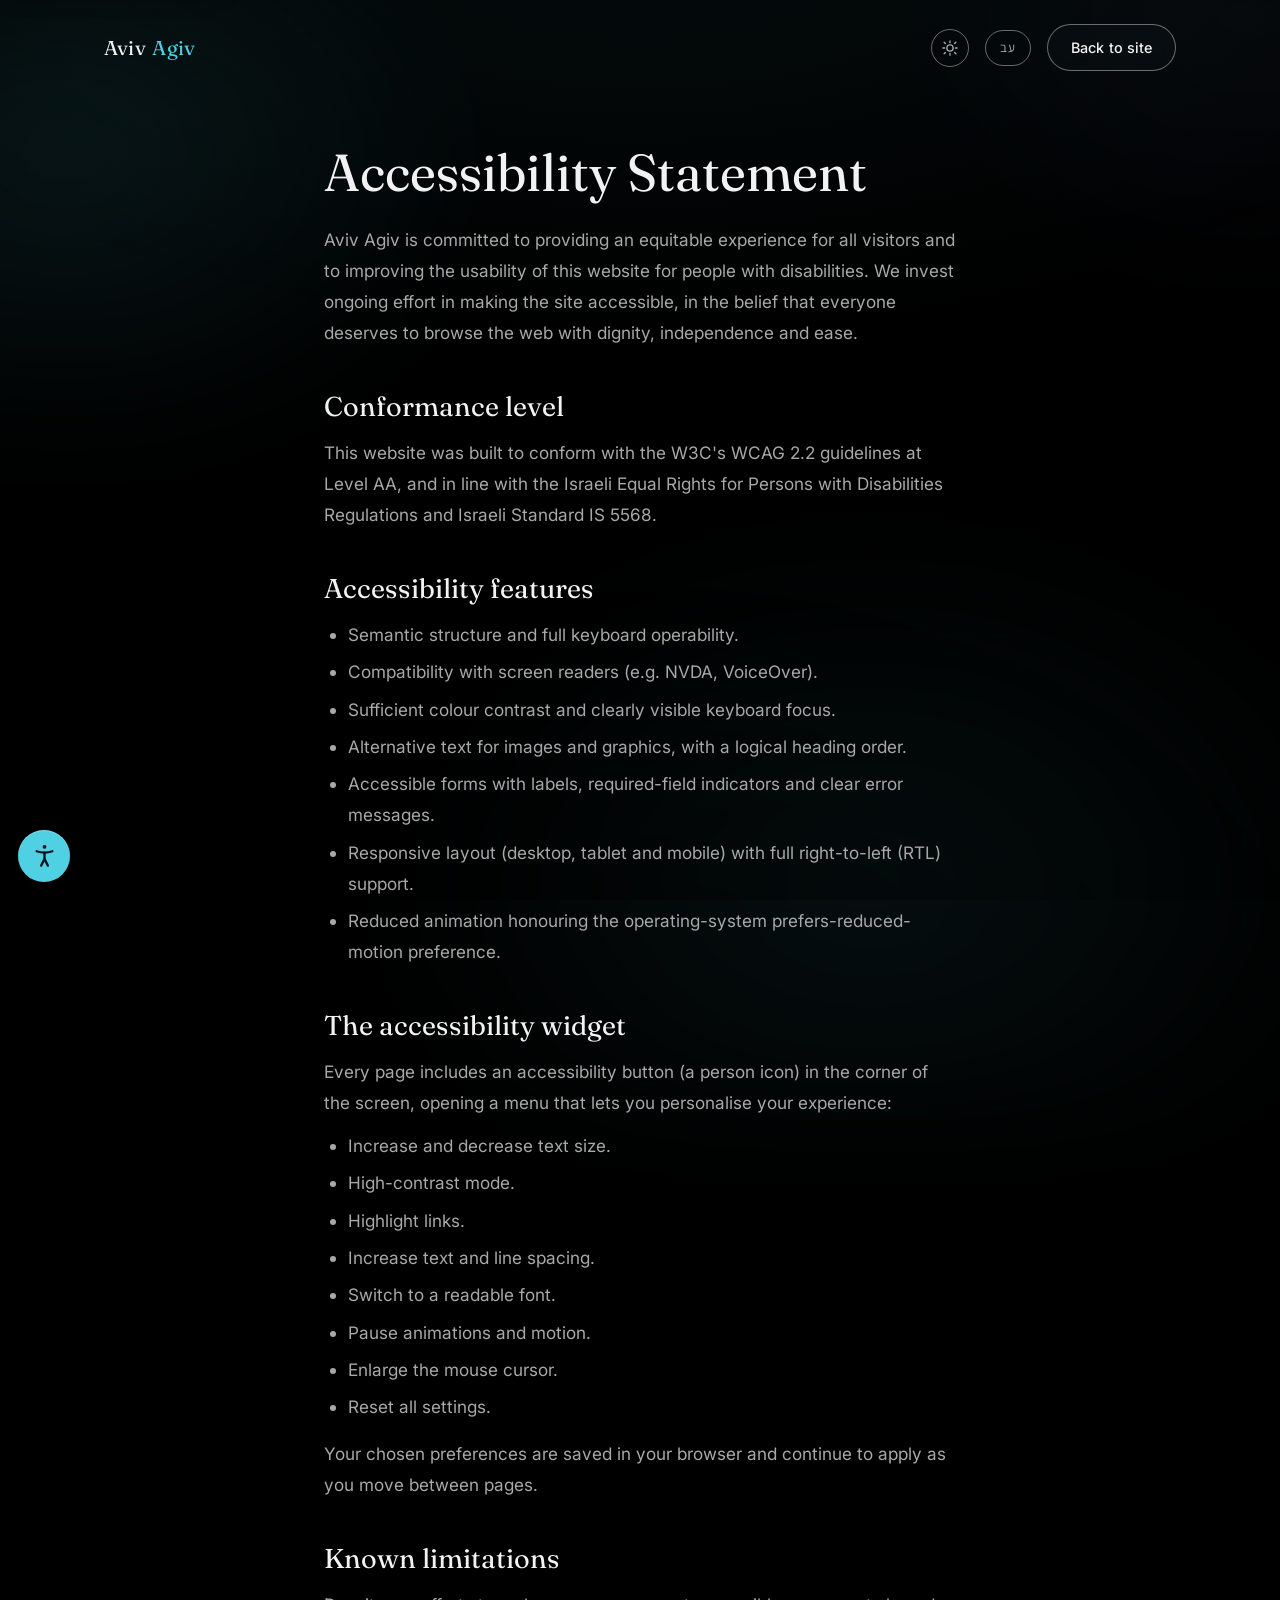
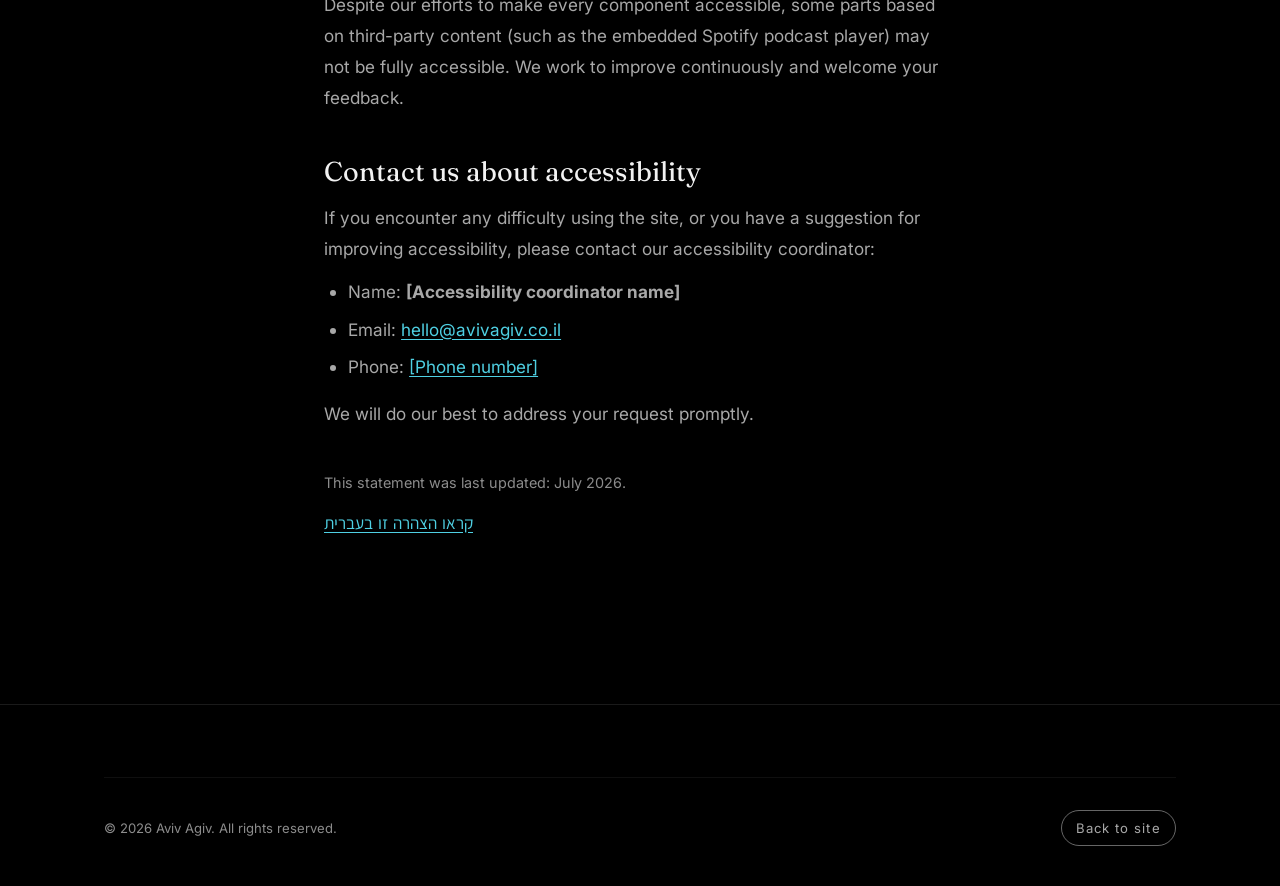
==== commit e6515610: "Themes: navy becomes the light mode, dark mode is true black - Light theme now uses the navy palette" ====
--- a/accessibility-en.html
+++ b/accessibility-en.html
@@ -15,7 +15,7 @@
   <link rel="canonical" href="https://avivagiv.co.il/accessibility-en.html" />
   <link rel="alternate" hreflang="he" href="https://avivagiv.co.il/accessibility.html" />
   <link rel="alternate" hreflang="en" href="https://avivagiv.co.il/accessibility-en.html" />
-  <meta name="theme-color" content="#07121c" />
+  <meta name="theme-color" content="#000000" />
   <link rel="icon" href="assets/favicon.svg" type="image/svg+xml" />
   <link rel="preconnect" href="https://fonts.googleapis.com" />
   <link rel="preconnect" href="https://fonts.gstatic.com" crossorigin />
--- a/css/style.css
+++ b/css/style.css
@@ -5,20 +5,26 @@
 
 /* ---------- Design Tokens ---------- */
 :root {
-  /* Palette */
-  --bg:        #07121c;
-  --bg-elev:   #0c1b28;
-  --bg-elev-2: #122636;
-  --line:      rgba(220, 238, 245, 0.10);
-  --line-soft: rgba(220, 238, 245, 0.06);
-  --line-ui:   rgba(220, 238, 245, 0.42);  /* interactive control borders — ~3:1 (WCAG 1.4.11) */
-  --text:      #e8f3f7;
-  --text-dim:  #a3bcc6;   /* ~9:1 on --bg */
-  --text-mute: #84a0ac;   /* ~6.6:1 on --bg (WCAG AA for text) */
+  /* Palette — dark theme: true black and neutral greys, with the podcast cyan as the only colour.
+     (The navy palette is the light theme, below.) */
+  --bg:        #000000;
+  --bg-elev:   #0e0e0e;
+  --bg-elev-2: #181818;
+  --line:      rgba(255, 255, 255, 0.10);
+  --line-soft: rgba(255, 255, 255, 0.06);
+  --line-ui:   rgba(255, 255, 255, 0.40);  /* interactive control borders — ~3:1 (WCAG 1.4.11) */
+  --text:      #f2f2f2;
+  --text-dim:  #a8a8a8;   /* ~8.9:1 on --bg */
+  --text-mute: #8c8c8c;   /* ~6.3:1 on --bg (WCAG AA for text) */
   --accent:    #4fd0e3;      /* podcast cyan */
   --accent-2:  #8ae6f2;
   --accent-dim: rgba(79, 208, 227, 0.14);
   --accent-fill: var(--accent);  /* background of filled controls (always paired with dark #07121c text) */
+  --glass:      rgba(0, 0, 0, 0.72);  /* scrolled header */
+  --glass-menu: rgba(0, 0, 0, 0.6);   /* mobile menu overlay */
+  --pool:       0, 0, 0;              /* rgb of the backdrop behind the hero portrait */
+  --halo-strength: 0.12;              /* cyan glow: almost off on black */
+  --space-strength: 0.8;              /* ring/dot layers (white in this theme) */
 
   /* Type */
   --font-display: "Fraunces", "Frank Ruhl Libre", Georgia, serif;
@@ -176,15 +182,25 @@
   inset-inline: 0;
   z-index: 100;
   padding-block: 1.5rem;
-  transition: padding 0.4s var(--ease), background 0.4s var(--ease),
-              border-color 0.4s var(--ease), backdrop-filter 0.4s var(--ease);
+  transition: padding 0.4s var(--ease), border-color 0.4s var(--ease);
   border-bottom: 1px solid transparent;
 }
+/* The scrolled "glass" lives on a pseudo-element: a backdrop-filter on the header itself would
+   make it the containing block of the fixed mobile menu, trapping the menu inside the header bar. */
+.site-header::before {
+  content: "";
+  position: absolute;
+  inset: 0;
+  z-index: -1;
+  background: var(--glass);
+  backdrop-filter: blur(14px) saturate(150%);
+  -webkit-backdrop-filter: blur(14px) saturate(150%);
+  opacity: 0;
+  transition: opacity 0.4s var(--ease);
+}
+.site-header.scrolled::before { opacity: 1; }
 .site-header.scrolled {
   padding-block: 0.85rem;
-  background: rgba(7, 18, 28, 0.72);
-  backdrop-filter: blur(14px) saturate(150%);
-  -webkit-backdrop-filter: blur(14px) saturate(150%);
   border-bottom-color: var(--line-soft);
 }
 
@@ -341,9 +357,71 @@
   padding-block: clamp(9rem, 20vh, 12rem) clamp(6rem, 12vh, 8rem);
 }
 @media (min-width: 900px) {
-  .hero-grid { grid-template-columns: 1.35fr 1fr; align-items: end; }
+  .hero-grid { grid-template-columns: 1.15fr 1fr; align-items: center; }
 }
 .hero-main { min-width: 0; }
+.hero-text { min-width: 0; display: grid; gap: clamp(2rem, 4vw, 3rem); }
+
+/* cut-out portrait (transparent background): stands on the hero's bottom edge,
+   so the straight crop of the shoulders meets the divider line instead of floating */
+.hero-photo {
+  position: relative;
+  align-self: end;
+  justify-self: center;
+  width: min(100%, 450px);
+  margin: 0 0 calc(-1 * clamp(6rem, 12vh, 8rem)); /* cancels .hero-grid's bottom padding */
+}
+.hero-photo img {
+  display: block;
+  width: 100%;
+  height: auto;
+  /* thin cyan rim keeps the black shirt from merging into the navy page */
+  filter: drop-shadow(0 0 1px rgba(79, 208, 227, 0.45));
+}
+/* phones/tablets: name and buttons, then the portrait sized to fit the first screen, then the
+   intro text. The portrait stands on the intro's divider line, so its straight crop reads as
+   intentional. (.hero-text is flattened so its two parts can sit either side of the photo.) */
+@media (max-width: 899px) {
+  .hero-grid { min-height: auto; padding-top: clamp(6rem, 13vh, 8rem); gap: 0; }
+  .hero-text { display: contents; }
+  /* name/buttons and portrait share the first grid cell: the portrait sits behind the text,
+     pushed toward the far side and partly off-screen so his face stays clear of the name */
+  .hero-main, .hero-photo { grid-area: 1 / 1; }
+  .hero-main { position: relative; z-index: 1; align-self: start; }
+  .hero-main .hero-title { margin-block: 1rem 1.25rem; }
+  .hero-photo {
+    justify-self: end;
+    align-self: end;
+    width: min(92vw, 440px);
+    margin: 0 0 0 0;
+    margin-inline-end: max(-26vw, -120px);
+    aspect-ratio: 1020 / 860; /* crops the photo at the chest */
+    overflow: hidden;
+  }
+  .hero-photo img { width: 100%; height: auto; }
+  .hero-photo::after { display: none; } /* clipped by the crop; the pool moves to the grid below */
+  .hero-grid { background: radial-gradient(60% 40% at 22% 34%, rgba(var(--pool), 0.85), transparent 75%); }
+  :root[dir="ltr"] .hero-grid { background-position: 0 0; background-image: radial-gradient(60% 40% at 78% 34%, rgba(var(--pool), 0.85), transparent 75%); }
+  .hero-aside { grid-row: 2; max-width: none; }
+  /* the ghost button sits over the shirt: give it a solid page-coloured fill so it stays legible */
+  .hero-cta .btn-ghost { background: var(--bg); }
+}
+/* dark pool behind the portrait: the rings and dots fade out around him. It copies the img box
+   (same anchor, height and aspect ratio), so it stays centred on him even where the photo runs
+   past its column, then is scaled up around his head and shoulders. */
+.hero-photo::after {
+  content: "";
+  position: absolute;
+  bottom: 0;
+  inset-inline-start: 0;
+  height: 100%;
+  aspect-ratio: 1020 / 1112;
+  transform: scale(1.5);
+  transform-origin: 50% 45%;
+  z-index: -2;
+  /* darker than the page itself, so the centre behind him reads as a deep, quiet backdrop */
+  background: radial-gradient(closest-side at 50% 45%, rgb(var(--pool)) 35%, rgba(var(--pool), 0.75) 62%, transparent);
+}
 .hero-title {
   font-family: var(--font-display);
   font-weight: 400;
@@ -355,6 +433,19 @@
 :root[lang="he"] .hero-title { font-weight: 500; letter-spacing: -0.01em; line-height: 1.02; }
 .hero-title .accent { color: var(--accent); font-style: italic; }
 :root[lang="he"] .hero-title .accent { font-style: normal; }
+/* podcast-cover treatment: heavy sans, accent word drawn as a glowing cyan outline */
+:root[lang] .hero-title { font-family: "Assistant", var(--font-body); font-weight: 800; letter-spacing: 0; }
+/* the font's glyphs are built from overlapping contours; an opaque fill painted over the stroke
+   hides the inner overlap lines, so the stroke is doubled to keep the visible outline width */
+:root[lang] .hero-title .accent {
+  color: var(--bg);
+  font-style: normal;
+  letter-spacing: 0.02em; /* keeps each letter's fill off its neighbour's stroke */
+  paint-order: stroke fill;
+  -webkit-text-stroke: clamp(3px, 0.44vw, 6px) var(--accent);
+  text-shadow: 0 0 14px rgba(79, 208, 227, 0.3);
+}
+html.a11y-contrast .hero-title .accent { color: var(--accent); -webkit-text-stroke: 0; text-shadow: none; }
 
 /* Masked line-reveal */
 .mask { display: block; overflow: hidden; padding-block: 0.04em; }
@@ -362,6 +453,30 @@
 .hero-title .mask:nth-child(1) > span { animation-delay: 0.12s; }
 .hero-title .mask:nth-child(2) > span { animation-delay: 0.24s; }
 @keyframes maskUp { to { transform: translateY(0); } }
+/* room for descenders (the g in "Agiv") and the outline stroke inside the clipping mask */
+.hero-title .mask { padding-block: 0.06em 0.16em; margin-bottom: -0.1em; }
+
+/* desktop: the hero is one screen tall and the portrait fills its full height, from just
+   under the nav to the bottom edge. It starts at the inner edge of its column and may run
+   outward past the container (clipped by .hero), so it never overlaps the text. */
+@media (min-width: 900px) {
+  .hero-grid {
+    grid-template-columns: 1fr 1fr;
+    align-content: stretch;
+    padding-block: clamp(5.5rem, 11vh, 7.5rem) 0;
+  }
+  .hero-text { align-self: center; padding-bottom: clamp(2rem, 6vh, 4rem); }
+  .hero-title { font-size: clamp(3.5rem, min(7vw, 11.5vh), 8.5rem); margin-block: 1rem 1.6rem; }
+  .hero-photo { align-self: stretch; justify-self: stretch; width: auto; margin: 0; }
+  .hero-photo img {
+    position: absolute;
+    bottom: 0;
+    inset-inline-start: 0;
+    height: 100%;
+    width: auto;
+    max-width: none;
+  }
+}
 
 .hero-cta { display: flex; flex-wrap: wrap; gap: 1rem; }
 
@@ -438,10 +553,11 @@
 .clients-grid {
   list-style: none;
   display: grid;
-  grid-template-columns: repeat(3, 1fr);
+  grid-template-columns: repeat(2, 1fr);
   gap: clamp(0.6rem, 1.4vw, 1rem);
 }
-@media (min-width: 760px)  { .clients-grid { grid-template-columns: repeat(5, 1fr); } }
+/* 16 logos: 2 or 4 per row keeps every row full */
+@media (min-width: 760px)  { .clients-grid { grid-template-columns: repeat(4, 1fr); } }
 .client {
   --tile: #ffffff;
   position: relative;
@@ -649,18 +765,59 @@
   isolation: isolate;
   overflow: hidden;
   border-radius: var(--radius);
-  border: 1px solid rgba(79, 208, 227, 0.18);
-  min-height: clamp(360px, 42vw, 480px);
+  border: 1px solid rgba(79, 208, 227, 0.22);
   display: grid;
-  place-items: center;
-  padding: clamp(2.5rem, 6vw, 4.5rem) clamp(1.25rem, 4vw, 3rem);
+  grid-template-columns: 1fr;
+  align-items: center;
   /* the banner keeps its own dark palette in both themes, like the original cover */
   background:
-    radial-gradient(60% 80% at 82% 55%, rgba(40, 110, 130, 0.35), transparent 70%),
-    radial-gradient(50% 70% at 8% 45%, rgba(30, 80, 120, 0.45), transparent 70%),
-    linear-gradient(180deg, #071827, #04101b);
+    radial-gradient(45% 75% at 22% 50%, rgba(79, 208, 227, 0.22), transparent 70%),
+    radial-gradient(60% 90% at 85% 50%, rgba(30, 80, 120, 0.35), transparent 70%),
+    linear-gradient(180deg, #060e17, #03080e);
   color: #e8f3f7;
-  box-shadow: 0 30px 80px rgba(0, 0, 0, 0.45);
+  box-shadow: 0 30px 80px rgba(0, 0, 0, 0.45), inset 0 1px 0 rgba(255, 255, 255, 0.06);
+}
+@media (min-width: 760px) {
+  .pod-banner { grid-template-columns: 1fr 1.15fr; min-height: clamp(380px, 40vw, 500px); }
+}
+/* portrait shot on black: faded into the banner so it reads as part of the cover, not a framed photo */
+.pod-photo {
+  order: -1; /* phones: photo above the text, fading down into it */
+  width: 100%;
+  height: 100%;
+  max-height: 420px;
+  object-fit: cover;
+  object-position: center 18%;
+  -webkit-mask-image: linear-gradient(to bottom, #000 55%, transparent);
+          mask-image: linear-gradient(to bottom, #000 55%, transparent);
+}
+@media (min-width: 760px) {
+  .pod-photo {
+    order: 0;
+    max-height: none;
+    align-self: stretch;
+    -webkit-mask-image: linear-gradient(to right, transparent, #000 22%, #000 58%, transparent 92%);
+            mask-image: linear-gradient(to right, transparent, #000 22%, #000 58%, transparent 92%);
+  }
+}
+.pod-wave {
+  display: flex;
+  align-items: center;
+  justify-content: center;
+  gap: 4px;
+  height: 56px;
+}
+.pod-wave span {
+  width: 3px;
+  border-radius: 2px;
+  background: linear-gradient(#8ae6f2, #4fd0e3);
+  box-shadow: 0 0 8px rgba(79, 208, 227, 0.5);
+  transform-origin: center;
+  animation: pod-eq 1.3s ease-in-out infinite;
+}
+@keyframes pod-eq {
+  0%, 100% { transform: scaleY(0.3); opacity: 0.5; }
+  50%      { transform: scaleY(1); opacity: 1; }
 }
 
 /* particle field: three dot lattices of different size/pitch, densest on the left edge */
@@ -670,11 +827,11 @@
   z-index: -1;
   /* coprime tile sizes so the lattices never line up into a visible grid */
   background:
-    radial-gradient(circle, rgba(150, 225, 240, 0.8) 0 0.9px, transparent 1.5px) 3px 7px / 29px 31px,
-    radial-gradient(circle, rgba(150, 225, 240, 0.6) 0 1px, transparent 1.6px) 17px 2px / 37px 43px,
-    radial-gradient(circle, rgba(79, 208, 227, 0.6) 0 1.5px, transparent 2.2px) 9px 21px / 53px 47px,
-    radial-gradient(circle, rgba(79, 208, 227, 0.45) 0 1.8px, transparent 2.6px) 40px 11px / 71px 61px,
-    radial-gradient(circle, rgba(110, 160, 210, 0.4) 0 2.6px, transparent 3.4px) 21px 37px / 97px 83px;
+    radial-gradient(circle, var(--dot-a, rgba(150, 225, 240, 0.8)) 0 0.9px, transparent 1.5px) 3px 7px / 29px 31px,
+    radial-gradient(circle, var(--dot-b, rgba(150, 225, 240, 0.6)) 0 1px, transparent 1.6px) 17px 2px / 37px 43px,
+    radial-gradient(circle, var(--dot-c, rgba(79, 208, 227, 0.6)) 0 1.5px, transparent 2.2px) 9px 21px / 53px 47px,
+    radial-gradient(circle, var(--dot-d, rgba(79, 208, 227, 0.45)) 0 1.8px, transparent 2.6px) 40px 11px / 71px 61px,
+    radial-gradient(circle, var(--dot-e, rgba(110, 160, 210, 0.4)) 0 2.6px, transparent 3.4px) 21px 37px / 97px 83px;
   -webkit-mask-image: radial-gradient(70% 90% at 6% 50%, #000 0%, rgba(0, 0, 0, 0.35) 45%, rgba(0, 0, 0, 0.12) 75%);
           mask-image: radial-gradient(70% 90% at 6% 50%, #000 0%, rgba(0, 0, 0, 0.35) 45%, rgba(0, 0, 0, 0.12) 75%);
   animation: pod-drift 40s linear infinite;
@@ -684,8 +841,8 @@
   position: absolute;
   inset: 0;
   background:
-    radial-gradient(circle, rgba(79, 170, 210, 0.55) 0 5px, transparent 7px) 13px 29px / 113px 101px,
-    radial-gradient(circle, rgba(60, 130, 190, 0.45) 0 8px, transparent 11px) 61px 7px / 167px 139px;
+    radial-gradient(circle, var(--bokeh-a, rgba(79, 170, 210, 0.55)) 0 5px, transparent 7px) 13px 29px / 113px 101px,
+    radial-gradient(circle, var(--bokeh-b, rgba(60, 130, 190, 0.45)) 0 8px, transparent 11px) 61px 7px / 167px 139px;
   filter: blur(3px);
 }
 @keyframes pod-drift {
@@ -708,10 +865,11 @@
   position: absolute;
   inset: 0;
   border-radius: 50%;
+  /* --ring-gap is the distance between rings; the page background animates it on scroll */
   background: repeating-radial-gradient(circle,
-    transparent 0 2.4%,
-    rgba(130, 215, 230, 0.9) 2.6% 3.1%,
-    transparent 3.3% 5%);
+    transparent 0 calc(var(--ring-gap, 5%) * 0.48),
+    var(--ring, rgba(130, 215, 230, 0.9)) calc(var(--ring-gap, 5%) * 0.52) calc(var(--ring-gap, 5%) * 0.62),
+    transparent calc(var(--ring-gap, 5%) * 0.66) var(--ring-gap, 5%));
   -webkit-mask-image:
     radial-gradient(circle, #000 0 1.3px, transparent 1.9px),
     radial-gradient(circle, #000 0%, rgba(0, 0, 0, 0.7) 30%, transparent 62%);
@@ -729,6 +887,7 @@
 
 .pod-content {
   position: relative;
+  padding: clamp(1.5rem, 5vw, 4rem) clamp(1.25rem, 4vw, 3rem) clamp(2.5rem, 5vw, 4rem);
   text-align: center;
   display: grid;
   justify-items: center;
@@ -749,8 +908,10 @@
 }
 .pod-solid { color: #ffffff; }
 .pod-outline {
-  color: transparent;
-  -webkit-text-stroke: clamp(1.2px, 0.25vw, 2.2px) #4fd0e3;
+  color: #061523;
+  letter-spacing: 0.03em;
+  paint-order: stroke fill;
+  -webkit-text-stroke: clamp(2.4px, 0.5vw, 4.4px) #4fd0e3;
   text-shadow: 0 0 24px rgba(79, 208, 227, 0.35);
 }
 .pod-mic { width: 0.55em; height: 0.55em; color: #4fd0e3; }
@@ -775,7 +936,7 @@
 .pod-link:focus-visible { outline: 2px solid #4fd0e3; outline-offset: 4px; }
 
 @media (prefers-reduced-motion: reduce) {
-  .pod-particles, .pod-vortex span { animation: none; }
+  .pod-particles, .pod-vortex span, .pod-wave span { animation: none; }
   .pod-link, .pod-link:hover { transition: none; transform: none; }
 }
 html.a11y-contrast .pod-banner { background: #000 !important; }
@@ -947,8 +1108,10 @@
     flex-direction: column;
     justify-content: center;
     gap: 2rem;
-    background: rgba(7, 18, 28, 0.97);
-    backdrop-filter: blur(10px);
+    /* frosted glass, like the desktop header: the page stays faintly visible behind the links */
+    background: var(--glass-menu);
+    backdrop-filter: blur(18px) saturate(150%);
+    -webkit-backdrop-filter: blur(18px) saturate(150%);
     opacity: 0;
     visibility: hidden;
     transform: translateY(-12px);
@@ -1068,6 +1231,7 @@
 
 /* ---------- Traveling ambient halo (whole page, scroll-driven) ---------- */
 .page-halo {
+  opacity: var(--halo-strength, 1);
   position: fixed;
   top: 50%;
   left: 50%;
@@ -1076,8 +1240,8 @@
   margin: -42.5vmax 0 0 -42.5vmax;
   border-radius: 50%;
   background: radial-gradient(circle,
-    rgba(79, 208, 227, 0.32),
-    rgba(79, 208, 227, 0.13) 34%,
+    rgba(79, 208, 227, 0.24),
+    rgba(79, 208, 227, 0.1) 34%,
     transparent 62%);
   filter: blur(42px);
   pointer-events: none;
@@ -1098,6 +1262,61 @@
     filter: blur(36px);
   }
 }
+
+/* ---------- Podcast-cover space background (whole page) ----------
+   Reuses the .pod-particles / .pod-vortex layers from the podcast banner,
+   fixed to the viewport and toned down so body text stays readable. */
+.page-space {
+  position: fixed;
+  inset: 0;
+  z-index: 0;
+  pointer-events: none;
+  overflow: hidden;
+  opacity: calc(0.4 * var(--space-strength, 1));
+}
+.page-space .pod-particles {
+  -webkit-mask-image: radial-gradient(80% 70% at 100% 0%, #000, rgba(0, 0, 0, 0.25) 55%, rgba(0, 0, 0, 0.08) 85%);
+          mask-image: radial-gradient(80% 70% at 100% 0%, #000, rgba(0, 0, 0, 0.25) 55%, rgba(0, 0, 0, 0.08) 85%);
+}
+/* vortex sits on the side opposite the RTL text column and drifts with scroll (--scroll set in main.js) */
+.page-space .pod-vortex {
+  top: calc(55% - var(--scroll, 0) * 30%);
+  left: 14%;
+  width: max(110vmax, 900px);
+}
+:root[dir="ltr"] .page-space .pod-vortex { left: 86%; }
+.page-space .pod-vortex span { opacity: 0.45; }
+/* rings start wide apart at the top of the page and draw closer together while scrolling */
+.page-space .pod-vortex span { --ring-gap: calc(13% - var(--scroll, 0) * 8%); }
+
+@media (max-width: 640px) {
+  .page-space { opacity: calc(0.3 * var(--space-strength, 1)); }
+  /* same composition as desktop: dots top-right, rings off the left edge, away from the text */
+  .page-space .pod-vortex { left: 0%; top: calc(62% - var(--scroll, 0) * 30%); width: 150vmax; }
+  /* the tilt squashes the rings into close dotted lines on a narrow screen, so phones get a much
+     wider spacing (still tightening on scroll) */
+  .page-space .pod-vortex span { --ring-gap: calc(22% - var(--scroll, 0) * 12%); }
+  .page-space .pod-particles {
+    -webkit-mask-image: radial-gradient(90% 45% at 100% 0%, #000, rgba(0, 0, 0, 0.2) 60%, transparent 90%);
+            mask-image: radial-gradient(90% 45% at 100% 0%, #000, rgba(0, 0, 0, 0.2) 60%, transparent 90%);
+  }
+}
+/* static spacing when motion is off (after the phone rule so it wins there too) */
+@media (prefers-reduced-motion: reduce) {
+  .page-space .pod-vortex span { --ring-gap: 8%; }
+}
+html.a11y-stop-motion .page-space .pod-vortex span { --ring-gap: 8%; }
+:root:not([data-theme="light"]) .page-space {
+  --dot-a: rgba(255, 255, 255, 0.7);
+  --dot-b: rgba(255, 255, 255, 0.5);
+  --dot-c: rgba(255, 255, 255, 0.45);
+  --dot-d: rgba(255, 255, 255, 0.3);
+  --dot-e: rgba(255, 255, 255, 0.2);
+  --bokeh-a: rgba(255, 255, 255, 0.18);
+  --bokeh-b: rgba(255, 255, 255, 0.12);
+  --ring: rgba(255, 255, 255, 0.7);
+}
+html.a11y-contrast .page-space { display: none !important; }
 
 /* ---------- Liquid glass background (whole page) ---------- */
 body::after {
@@ -1387,56 +1606,21 @@
 
 /* ==========================================================================
    Light theme (opt-in via the header toggle — data-theme="light" on <html>)
+   The client's "light" view is the original navy palette; the default dark view is near-black.
    ========================================================================== */
 :root[data-theme="light"] {
-  --bg:        #f0f6f9;
-  --bg-elev:   #e3eef3;
-  --bg-elev-2: #d4e4eb;
-  --line:      rgba(8, 26, 38, 0.10);
-  --line-soft: rgba(8, 26, 38, 0.06);
-  --line-ui:   rgba(8, 26, 38, 0.38);
-  --text:      #0d1c26;
-  --text-dim:  #36505d;
-  --text-mute: #4c6773;
-  --accent:    #0a6878;   /* text/border role — darkened for AA contrast against a light bg */
-  --accent-2:  #8ae6f2;   /* hover state of filled controls */
-  --accent-dim: rgba(10, 104, 120, 0.14);
-  --accent-fill: #4fd0e3; /* resting fill of buttons/toggles — stays bright so dark text keeps ~8:1 contrast */
-}
-
-/* Vignette: the dark bottom smudge that grounds the hero on a dark page
-   reads as dirt on a light one — soften and warm it instead. */
-:root[data-theme="light"] body::before {
-  background:
-    radial-gradient(120% 80% at 50% -10%, rgba(10, 104, 120, 0.07), transparent 60%),
-    radial-gradient(100% 100% at 50% 120%, rgba(8, 26, 38, 0.05), transparent 55%);
-}
-
-:root[data-theme="light"] .site-header.scrolled { background: rgba(240, 246, 249, 0.78); }
-
-/* "Glass" surfaces were tinted white to lift off a dark bg — tint dark instead */
-:root[data-theme="light"] .service { background: rgba(8, 26, 38, 0.03); box-shadow: inset 0 1px 0 rgba(8, 26, 38, 0.05); }
-:root[data-theme="light"] .service:hover { background: rgba(8, 26, 38, 0.05); }
-:root[data-theme="light"] .podcast-card { box-shadow: inset 0 1px 0 rgba(8, 26, 38, 0.06); }
-:root[data-theme="light"] .stats { background: rgba(8, 26, 38, 0.02); }
-:root[data-theme="light"] .field input,
-:root[data-theme="light"] .field textarea { background: rgba(8, 26, 38, 0.035); }
-:root[data-theme="light"] .field input:focus,
-:root[data-theme="light"] .field textarea:focus { background: rgba(8, 26, 38, 0.06); }
-:root[data-theme="light"] .btn-ghost { background: rgba(8, 26, 38, 0.025); }
-
-/* Halo: same gold glow as dark mode, tuned so it reads as a glow, not a stain */
-:root[data-theme="light"] .page-halo {
-  background: radial-gradient(circle,
-    rgba(79, 208, 227, 0.55),
-    rgba(79, 208, 227, 0.22) 34%,
-    transparent 62%);
-}
-@media (max-width: 640px) {
-  :root[data-theme="light"] .page-halo {
-    background: radial-gradient(circle,
-      rgba(79, 208, 227, 0.65),
-      rgba(79, 208, 227, 0.28) 34%,
-      transparent 64%);
-  }
-}
+  --bg:        #07121c;
+  --bg-elev:   #0c1b28;
+  --bg-elev-2: #122636;
+  --line:      rgba(220, 238, 245, 0.10);
+  --line-soft: rgba(220, 238, 245, 0.06);
+  --line-ui:   rgba(220, 238, 245, 0.42);
+  --text:      #e8f3f7;
+  --text-dim:  #a3bcc6;
+  --text-mute: #84a0ac;
+  --glass:      rgba(7, 18, 28, 0.72);
+  --glass-menu: rgba(7, 18, 28, 0.6);
+  --pool:       2, 7, 12;
+  --halo-strength: 1;
+  --space-strength: 1;
+}
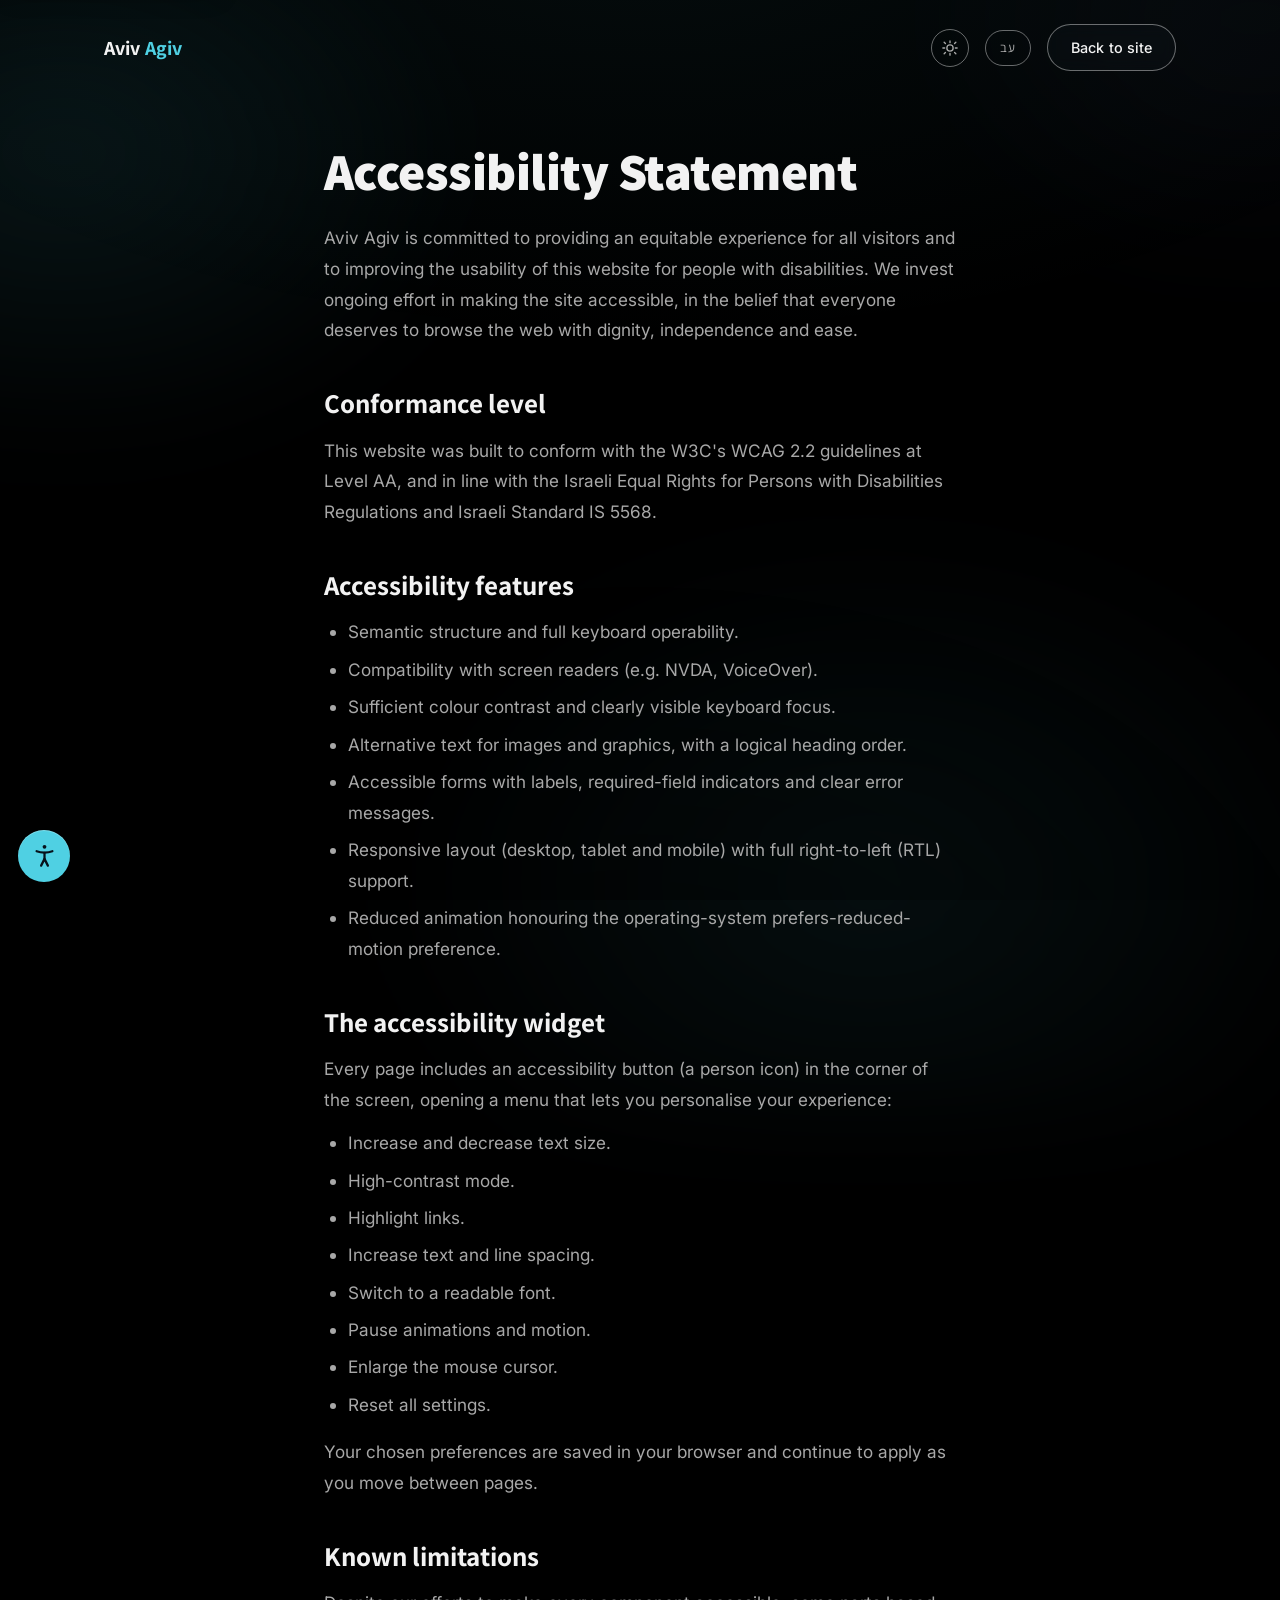
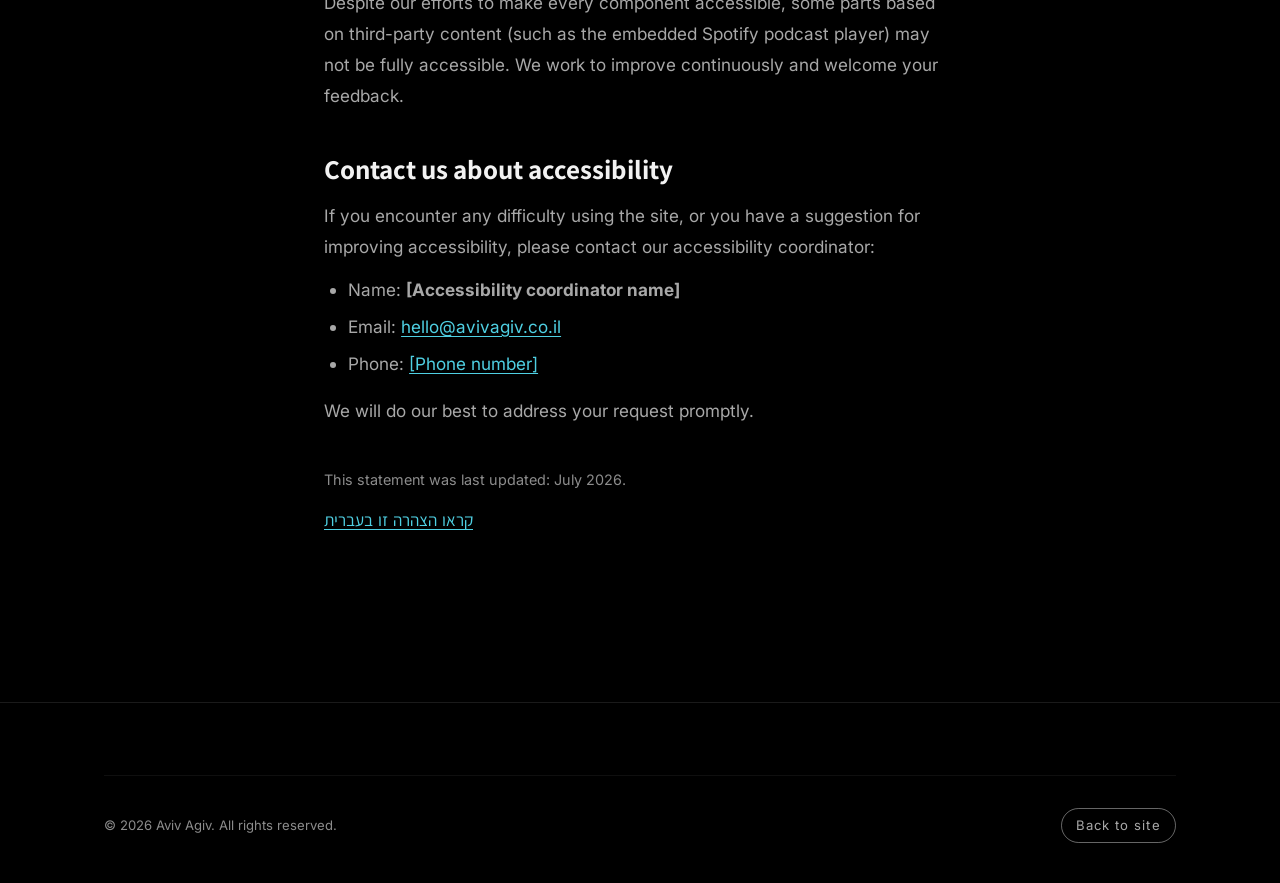
==== commit 034e7192: "Design polish and scroll performance - Client logos: one-colour white versions on a shared tile, siz" ====
--- a/accessibility-en.html
+++ b/accessibility-en.html
@@ -19,7 +19,7 @@
   <link rel="icon" href="assets/favicon.svg" type="image/svg+xml" />
   <link rel="preconnect" href="https://fonts.googleapis.com" />
   <link rel="preconnect" href="https://fonts.gstatic.com" crossorigin />
-  <link href="https://fonts.googleapis.com/css2?family=Assistant:wght@300;400;500;600;700&family=Frank+Ruhl+Libre:wght@400;500;700&family=Fraunces:ital,opsz,wght@0,9..144,400;1,9..144,400&family=Inter:wght@300;400;500;600&display=swap" rel="stylesheet" />
+  <link href="https://fonts.googleapis.com/css2?family=Assistant:wght@300;400;500;600;700;800&family=Inter:wght@300;400;500;600&display=swap" rel="stylesheet" />
   <link rel="stylesheet" href="css/style.css" />
 </head>
 <body>
--- a/css/style.css
+++ b/css/style.css
@@ -27,7 +27,7 @@
   --space-strength: 0.8;              /* ring/dot layers (white in this theme) */
 
   /* Type */
-  --font-display: "Fraunces", "Frank Ruhl Libre", Georgia, serif;
+  --font-display: "Assistant", system-ui, -apple-system, sans-serif;  /* one type family for every heading, in both languages */
   --font-body:    "Inter", "Assistant", system-ui, -apple-system, sans-serif;
 
   /* Rhythm */
@@ -41,9 +41,8 @@
   --dur: 0.7s;
 }
 
-/* Hebrew swaps the display face to a Hebrew serif */
+/* Hebrew body text uses Assistant first (Inter has no Hebrew) */
 :root[lang="he"] {
-  --font-display: "Frank Ruhl Libre", "Fraunces", Georgia, serif;
   --font-body:    "Assistant", "Inter", system-ui, sans-serif;
 }
 
@@ -558,25 +557,45 @@
 }
 /* 16 logos: 2 or 4 per row keeps every row full */
 @media (min-width: 760px)  { .clients-grid { grid-template-columns: repeat(4, 1fr); } }
+/* One-colour logos (white, background removed, in assets/clients/mono) on one shared tile.
+   Each tile sets --w/--h so every logo carries the same visual weight whatever its shape. */
 .client {
-  --tile: #ffffff;
   position: relative;
   overflow: hidden;
   aspect-ratio: 3 / 2;
-  background: var(--tile);
+  background: var(--bg-elev);
+  border: 1px solid var(--line-soft);
   border-radius: calc(var(--radius) * 0.75);
-  box-shadow: 0 6px 18px rgba(0, 0, 0, 0.28);
-  transition: transform 0.35s var(--ease), box-shadow 0.35s var(--ease);
-}
-/* white-on-transparent logos sit on a fixed navy tile so they stay visible in the light theme too */
-.client-dark { --tile: #0c1b28; box-shadow: inset 0 0 0 1px rgba(79, 208, 227, 0.22), 0 6px 18px rgba(0, 0, 0, 0.28); }
-.client img { position: absolute; inset: 14%; width: 72%; height: 72%; object-fit: contain; }
-/* logos supplied with their own padded colour background fill the tile; the photo is cropped to fill */
-.client-full img { inset: 0; width: 100%; height: 100%; }
-.client-cover img { object-fit: cover; }
-.client-photo img { inset: 0; width: 100%; height: 100%; object-fit: cover; object-position: center 20%; }
-.client:hover { transform: translateY(-3px); box-shadow: 0 12px 28px rgba(0, 0, 0, 0.38); }
-@media (prefers-reduced-motion: reduce) { .client, .client:hover { transition: none; transform: none; } }
+  transition: border-color 0.35s var(--ease), background 0.35s var(--ease);
+}
+.client img {
+  position: absolute;
+  top: 50%;
+  left: 50%;
+  width: var(--w, 60%);
+  height: var(--h, 40%);
+  translate: -50% -50%;
+  object-fit: contain;
+  opacity: 0.78;
+  transition: opacity 0.35s var(--ease);
+}
+.client:hover { border-color: var(--line); background: var(--bg-elev-2); }
+.client:hover img { opacity: 1; }
+/* a client without a usable logo gets a wordmark in the same white */
+.client-word { display: grid; place-items: center; }
+.client-word span {
+  font-family: "Assistant", var(--font-body);
+  font-weight: 800;
+  font-size: clamp(1.05rem, 0.8rem + 1vw, 1.5rem);
+  letter-spacing: 0.08em;
+  text-transform: uppercase;
+  color: #ffffff;
+  opacity: 0.78;
+  transition: opacity 0.35s var(--ease);
+}
+.client-word:hover span { opacity: 1; }
+@media (prefers-reduced-motion: reduce) { .client, .client img, .client-word span { transition: none; } }
+html.a11y-contrast .client img, html.a11y-contrast .client-word span { opacity: 1; }
 
 /* ---------- Services ---------- */
 .services-grid {
@@ -647,6 +666,18 @@
 }
 :root[lang="he"] .service h3 { font-weight: 500; }
 .service p { color: var(--text-dim); font-size: 0.95rem; line-height: 1.55; }
+/* phones: a compact numbered list instead of seven tall, mostly empty cards */
+@media (max-width: 619px) {
+  .service {
+    min-height: 0;
+    flex-direction: row;
+    align-items: baseline;
+    gap: 1rem;
+    padding: 1.15rem 1.25rem;
+  }
+  .service .num { flex: none; width: 1.6rem; color: var(--accent); font-weight: 700; }
+  .service h3 { margin-top: 0; font-size: 1.12rem; line-height: 1.3; }
+}
 
 /* ---------- Statement / pull quote ---------- */
 .statement {
@@ -676,8 +707,7 @@
   quotes: none;
 }
 :root[lang="he"] .statement q { font-weight: 500; }
-.statement q .em { color: var(--accent); font-style: italic; }
-:root[lang="he"] .statement q .em { font-style: normal; }
+.statement q .em { color: var(--accent); }
 .statement cite {
   display: block;
   margin-top: 2rem;
@@ -1278,24 +1308,28 @@
   -webkit-mask-image: radial-gradient(80% 70% at 100% 0%, #000, rgba(0, 0, 0, 0.25) 55%, rgba(0, 0, 0, 0.08) 85%);
           mask-image: radial-gradient(80% 70% at 100% 0%, #000, rgba(0, 0, 0, 0.25) 55%, rgba(0, 0, 0, 0.08) 85%);
 }
-/* vortex sits on the side opposite the RTL text column and drifts with scroll (--scroll set in main.js) */
+/* vortex sits on the side opposite the RTL text column and drifts up with scroll. --scroll and
+   --ring-step are set on .page-space by main.js. The drift uses `translate` (composited, no layout);
+   the ring spacing changes the gradient, which repaints, so it follows --ring-step: scroll progress
+   rounded to 1/40, i.e. at most 40 repaints over the whole page instead of one per frame. */
 .page-space .pod-vortex {
-  top: calc(55% - var(--scroll, 0) * 30%);
+  top: 55%;
+  translate: -50% calc(-50% - var(--scroll, 0) * 30vh);
   left: 14%;
   width: max(110vmax, 900px);
 }
 :root[dir="ltr"] .page-space .pod-vortex { left: 86%; }
 .page-space .pod-vortex span { opacity: 0.45; }
 /* rings start wide apart at the top of the page and draw closer together while scrolling */
-.page-space .pod-vortex span { --ring-gap: calc(13% - var(--scroll, 0) * 8%); }
+.page-space .pod-vortex span { --ring-gap: calc(13% - var(--ring-step, 0) * 8%); }
 
 @media (max-width: 640px) {
   .page-space { opacity: calc(0.3 * var(--space-strength, 1)); }
   /* same composition as desktop: dots top-right, rings off the left edge, away from the text */
-  .page-space .pod-vortex { left: 0%; top: calc(62% - var(--scroll, 0) * 30%); width: 150vmax; }
+  .page-space .pod-vortex { left: 0%; top: 62%; width: 150vmax; }
   /* the tilt squashes the rings into close dotted lines on a narrow screen, so phones get a much
      wider spacing (still tightening on scroll) */
-  .page-space .pod-vortex span { --ring-gap: calc(22% - var(--scroll, 0) * 12%); }
+  .page-space .pod-vortex span { --ring-gap: calc(22% - var(--ring-step, 0) * 12%); }
   .page-space .pod-particles {
     -webkit-mask-image: radial-gradient(90% 45% at 100% 0%, #000, rgba(0, 0, 0, 0.2) 60%, transparent 90%);
             mask-image: radial-gradient(90% 45% at 100% 0%, #000, rgba(0, 0, 0, 0.2) 60%, transparent 90%);
@@ -1603,6 +1637,25 @@
 .legal ul { list-style: disc; padding-inline-start: 1.4em; margin: 0.5rem 0 1rem; display: grid; gap: 0.4rem; }
 .legal a { color: var(--accent); text-decoration: underline; text-underline-offset: 3px; }
 .legal .updated { color: var(--text-mute); font-size: 0.9rem; margin-top: 2.5rem; }
+
+/* ==========================================================================
+   Unified type: headings are set in Assistant like the hero name and podcast title,
+   so the weights the old serif used (400/500) are raised to suit a sans-serif.
+   ========================================================================== */
+:root[lang] .section-head h2,
+:root[lang] .contact h2,
+:root[lang] .podcast-body h2,
+:root[lang] .legal h1 { font-weight: 800; letter-spacing: -0.01em; line-height: 1.05; }
+:root[lang] .display,
+:root[lang] .statement q { font-weight: 700; letter-spacing: -0.01em; }
+:root[lang] .service h3,
+:root[lang] .legal h2 { font-weight: 700; letter-spacing: 0; }
+:root[lang] .hero-sub,
+:root[lang] .contact-email { font-weight: 600; letter-spacing: 0; }
+:root[lang] .about-lead .big { font-weight: 500; letter-spacing: 0; line-height: 1.4; }
+:root[lang] .stat .n { font-weight: 800; letter-spacing: 0; }
+:root[lang] .brand { font-weight: 700; letter-spacing: 0; }
+@media (max-width: 860px) { :root[lang] .nav-links a { font-weight: 700; } }
 
 /* ==========================================================================
    Light theme (opt-in via the header toggle — data-theme="light" on <html>)
